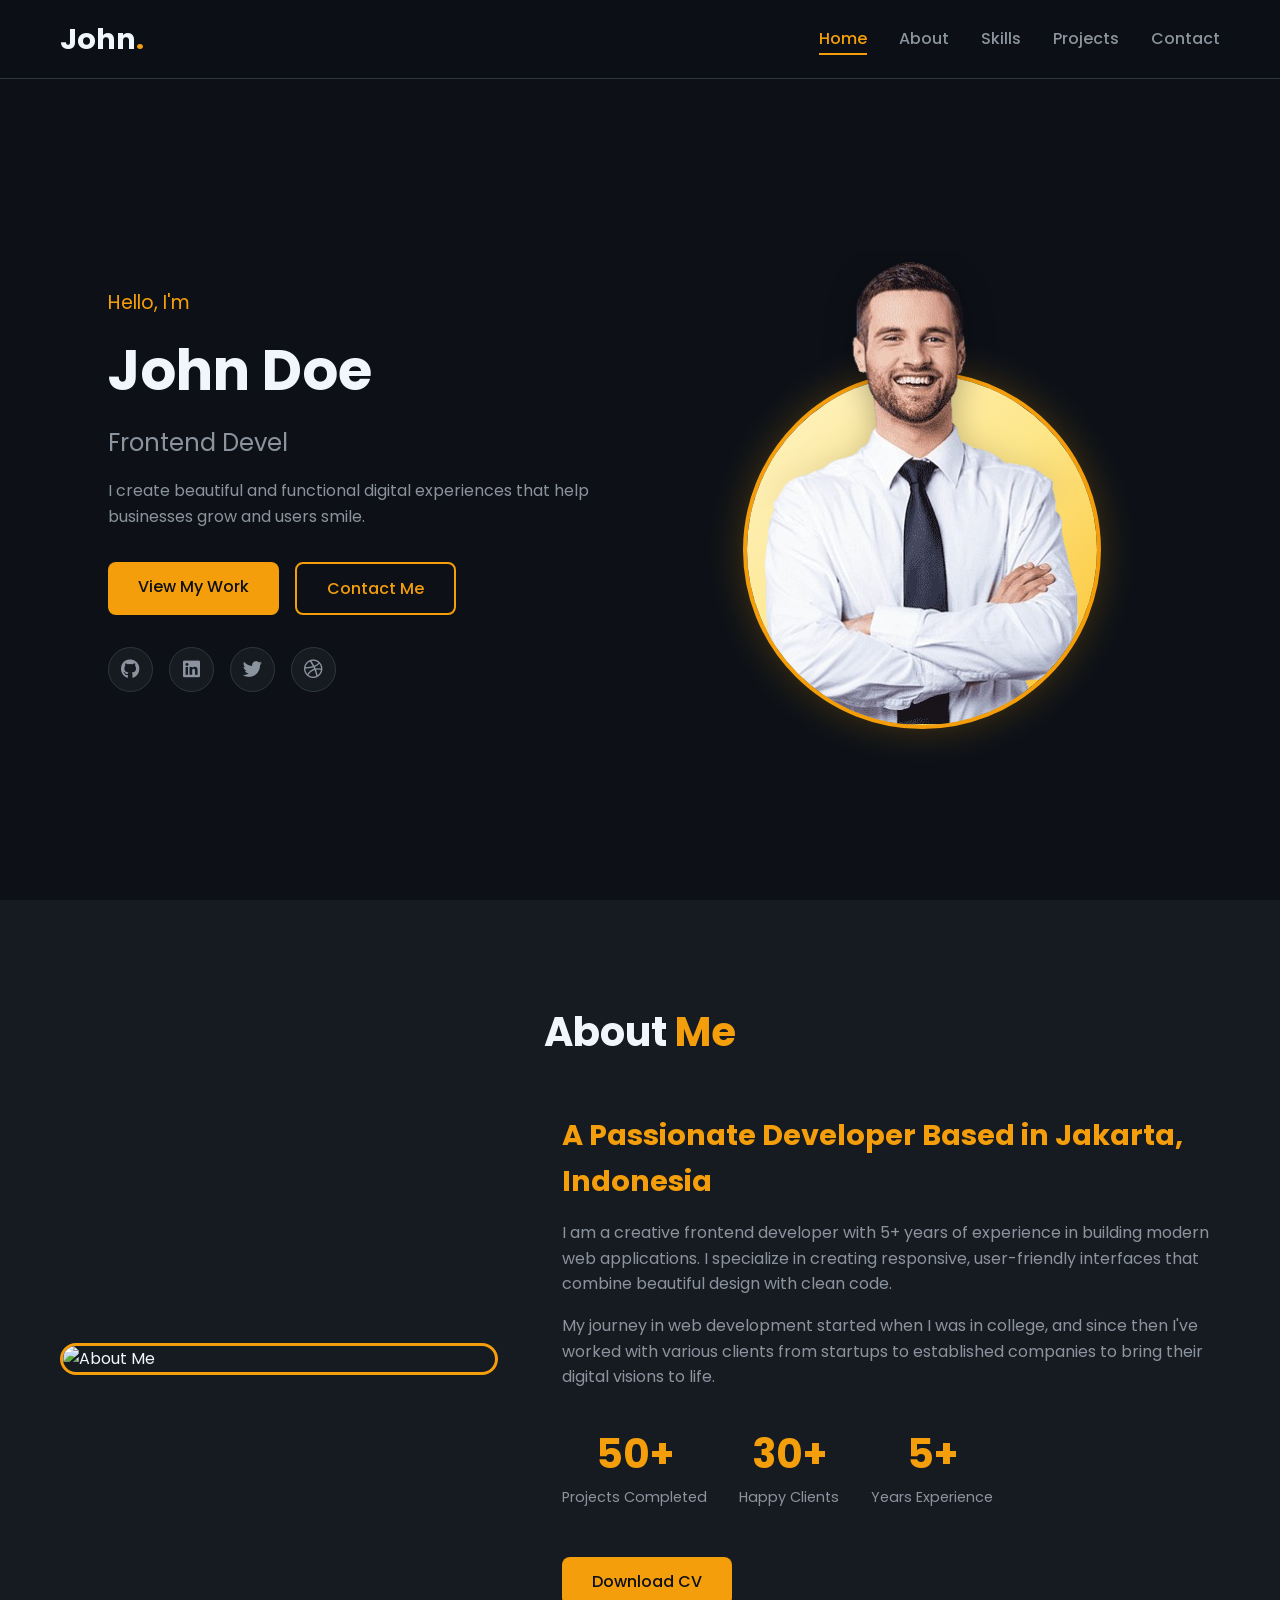
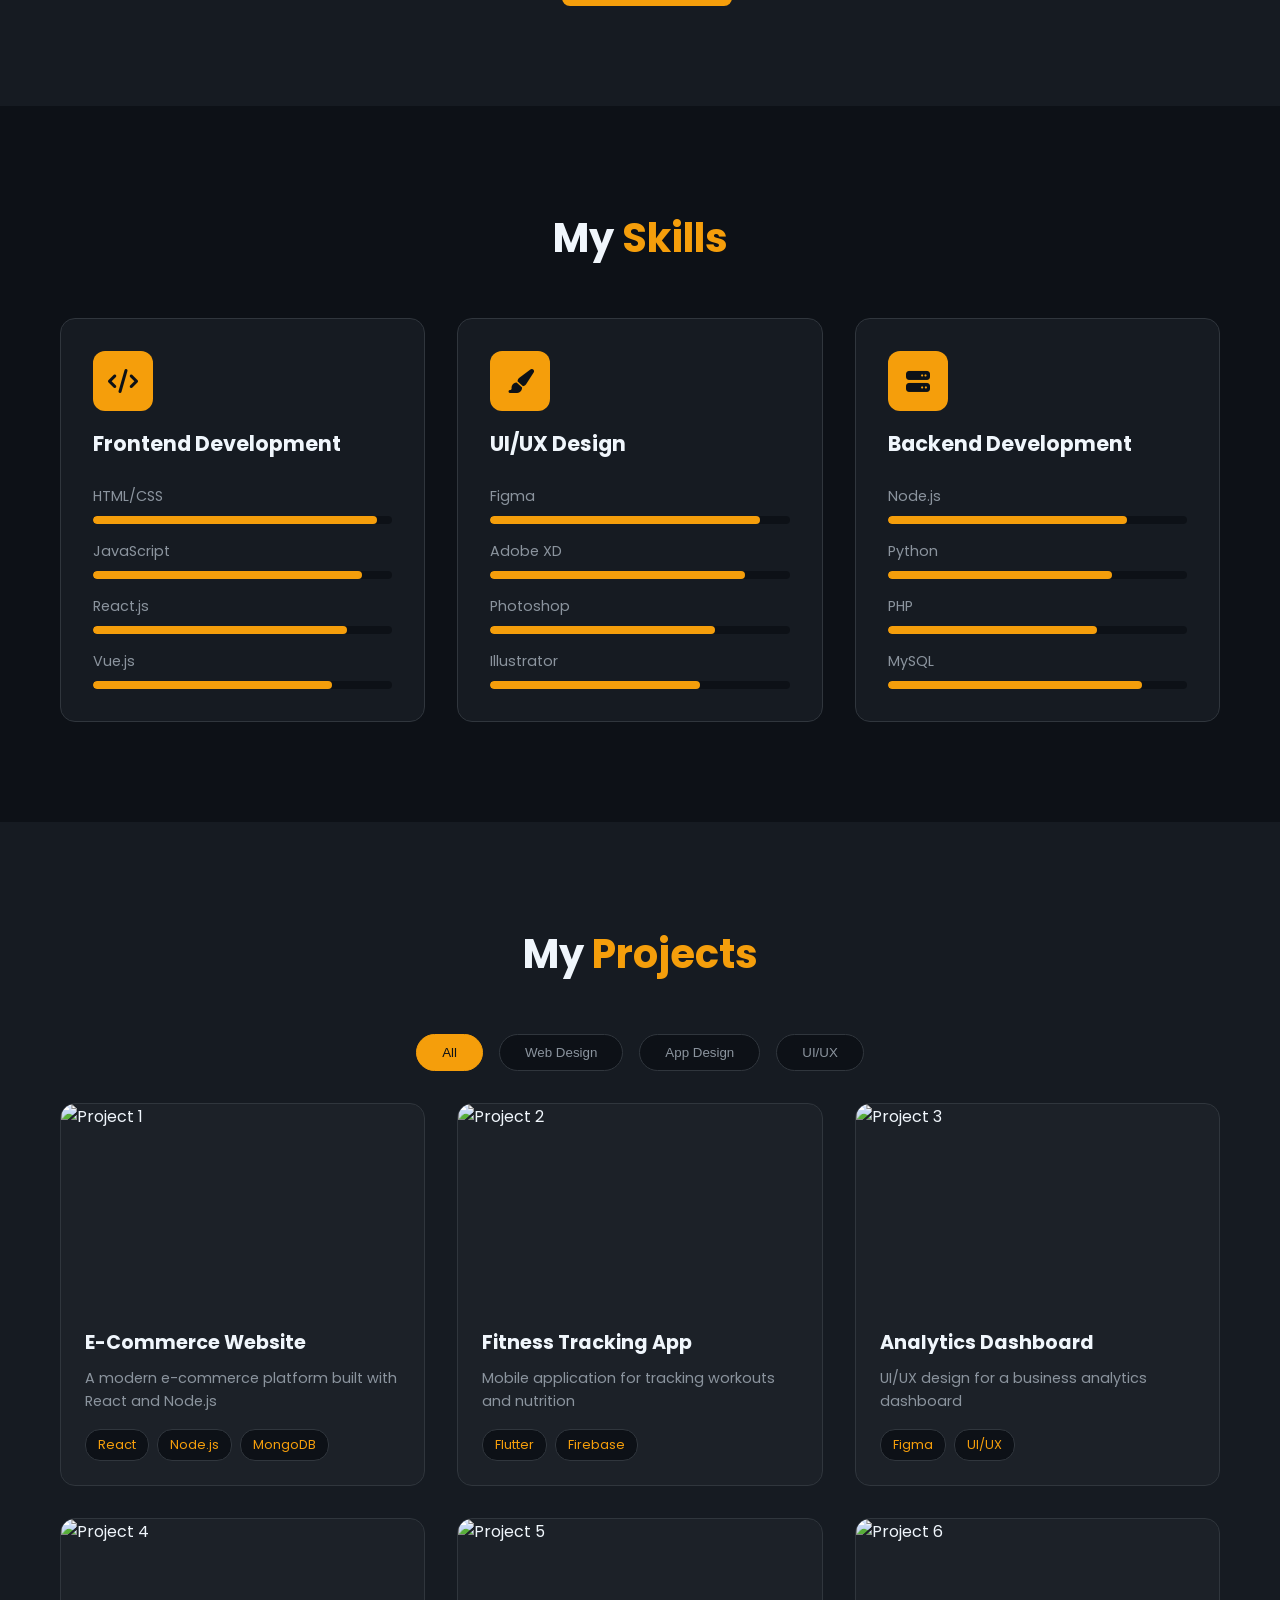
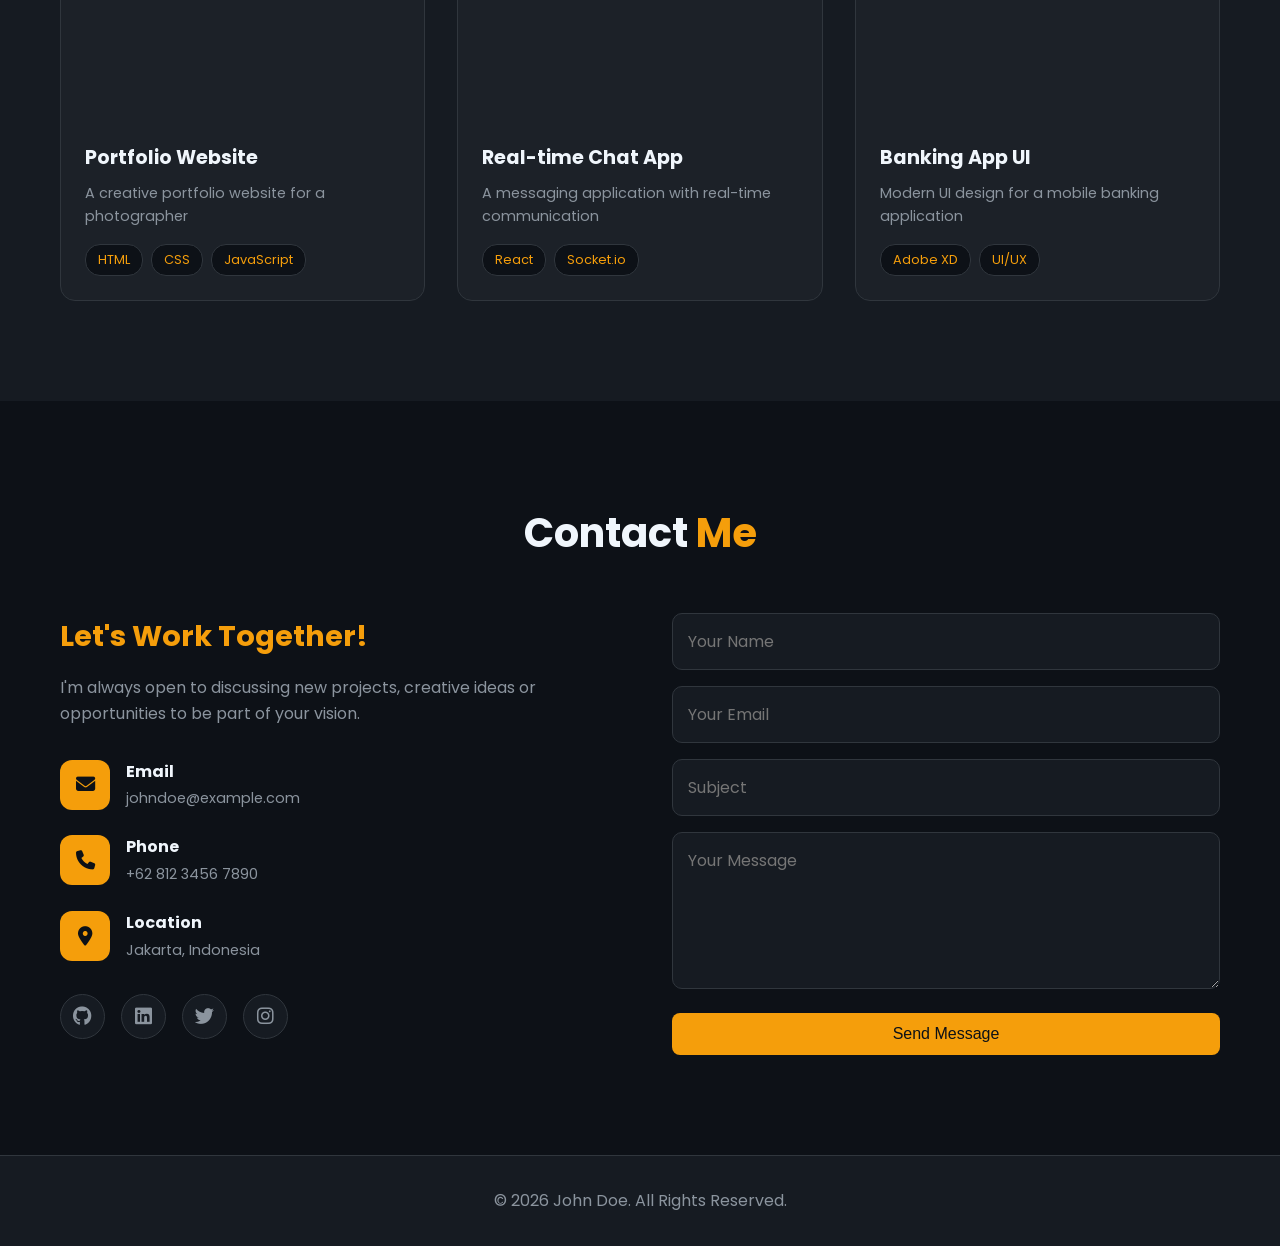
==== index.html @ a509dbc9 "update website" ====
<!DOCTYPE html>
<html lang="en">
<head>
    <meta charset="UTF-8">
    <meta name="viewport" content="width=device-width, initial-scale=1.0, maximum-scale=1.0, user-scalable=no">
    <meta name="theme-color" content="#0d1117">
    <title>Portfolio - John Doe</title>
    <link rel="stylesheet" href="contoh_1/style.css">
    <link rel="stylesheet" href="https://cdnjs.cloudflare.com/ajax/libs/font-awesome/6.5.0/css/all.min.css">
    <link href="https://fonts.googleapis.com/css2?family=Poppins:wght@300;400;500;600;700&display=swap" rel="stylesheet">
</head>
<body>
    <!-- Page Loader -->
    <div class="page-loader">
        <div class="loader"></div>
    </div>

    <!-- Back to Top Button -->
    <button class="back-to-top" aria-label="Back to top">
        <i class="fas fa-arrow-up"></i>
    </button>

    <!-- Navbar -->
    <nav class="navbar">
        <div class="container">
            <a href="#" class="logo">John<span>.</span></a>
            <ul class="nav-links">
                <li><a href="#home">Home</a></li>
                <li><a href="#about">About</a></li>
                <li><a href="#skills">Skills</a></li>
                <li><a href="#projects">Projects</a></li>
                <li><a href="#contact">Contact</a></li>
            </ul>
            <div class="hamburger">
                <span></span>
                <span></span>
                <span></span>
            </div>
        </div>
    </nav>

    <!-- Hero Section -->
    <section id="home" class="hero">
        <div class="container">
            <div class="hero-content">
                <p class="greeting">Hello, I'm</p>
                <h1>John Doe</h1>
                <h2>Frontend Developer & UI/UX Designer</h2>
                <p class="description">I create beautiful and functional digital experiences that help businesses grow and users smile.</p>
                <div class="hero-buttons">
                    <a href="#projects" class="btn btn-primary">View My Work</a>
                    <a href="#contact" class="btn btn-secondary">Contact Me</a>
                </div>
                <div class="social-links">
                    <a href="#"><i class="fab fa-github"></i></a>
                    <a href="#"><i class="fab fa-linkedin"></i></a>
                    <a href="#"><i class="fab fa-twitter"></i></a>
                    <a href="#"><i class="fab fa-dribbble"></i></a>
                </div>
            </div>
            <div class="hero-image">
                <div class="image-pop">
                    <div class="circle-border"></div>
                    <div class="circle-bg"></div>
                    <div class="img-container">
                        <img src="contoh_1/foto_profil.png" alt="John Doe">
                    </div>
                    <img src="contoh_1/foto_profil.png" alt="John Doe Head" class="head-pop">
                </div>
            </div>
        </div>
    </section>

    <!-- About Section -->
    <section id="about" class="about">
        <div class="container">
            <h2 class="section-title">About <span>Me</span></h2>
            <div class="about-content">
                <div class="about-image">
                    <img src="https://via.placeholder.com/350x450/1a1a2e/f59e0b?text=About" alt="About Me">
                </div>
                <div class="about-text">
                    <h3>A Passionate Developer Based in Jakarta, Indonesia</h3>
                    <p>I am a creative frontend developer with 5+ years of experience in building modern web applications. I specialize in creating responsive, user-friendly interfaces that combine beautiful design with clean code.</p>
                    <p>My journey in web development started when I was in college, and since then I've worked with various clients from startups to established companies to bring their digital visions to life.</p>
                    <div class="about-stats">
                        <div class="stat">
                            <h4>50+</h4>
                            <p>Projects Completed</p>
                        </div>
                        <div class="stat">
                            <h4>30+</h4>
                            <p>Happy Clients</p>
                        </div>
                        <div class="stat">
                            <h4>5+</h4>
                            <p>Years Experience</p>
                        </div>
                    </div>
                    <a href="#" class="btn btn-primary">Download CV</a>
                </div>
            </div>
        </div>
    </section>

    <!-- Skills Section -->
    <section id="skills" class="skills">
        <div class="container">
            <h2 class="section-title">My <span>Skills</span></h2>
            <div class="skills-grid">
                <div class="skill-category">
                    <div class="category-icon">
                        <i class="fas fa-code"></i>
                    </div>
                    <h3>Frontend Development</h3>
                    <div class="skill-items">
                        <div class="skill-item">
                            <span>HTML/CSS</span>
                            <div class="skill-bar">
                                <div class="skill-progress" style="width: 95%"></div>
                            </div>
                        </div>
                        <div class="skill-item">
                            <span>JavaScript</span>
                            <div class="skill-bar">
                                <div class="skill-progress" style="width: 90%"></div>
                            </div>
                        </div>
                        <div class="skill-item">
                            <span>React.js</span>
                            <div class="skill-bar">
                                <div class="skill-progress" style="width: 85%"></div>
                            </div>
                        </div>
                        <div class="skill-item">
                            <span>Vue.js</span>
                            <div class="skill-bar">
                                <div class="skill-progress" style="width: 80%"></div>
                            </div>
                        </div>
                    </div>
                </div>
                <div class="skill-category">
                    <div class="category-icon">
                        <i class="fas fa-paint-brush"></i>
                    </div>
                    <h3>UI/UX Design</h3>
                    <div class="skill-items">
                        <div class="skill-item">
                            <span>Figma</span>
                            <div class="skill-bar">
                                <div class="skill-progress" style="width: 90%"></div>
                            </div>
                        </div>
                        <div class="skill-item">
                            <span>Adobe XD</span>
                            <div class="skill-bar">
                                <div class="skill-progress" style="width: 85%"></div>
                            </div>
                        </div>
                        <div class="skill-item">
                            <span>Photoshop</span>
                            <div class="skill-bar">
                                <div class="skill-progress" style="width: 75%"></div>
                            </div>
                        </div>
                        <div class="skill-item">
                            <span>Illustrator</span>
                            <div class="skill-bar">
                                <div class="skill-progress" style="width: 70%"></div>
                            </div>
                        </div>
                    </div>
                </div>
                <div class="skill-category">
                    <div class="category-icon">
                        <i class="fas fa-server"></i>
                    </div>
                    <h3>Backend Development</h3>
                    <div class="skill-items">
                        <div class="skill-item">
                            <span>Node.js</span>
                            <div class="skill-bar">
                                <div class="skill-progress" style="width: 80%"></div>
                            </div>
                        </div>
                        <div class="skill-item">
                            <span>Python</span>
                            <div class="skill-bar">
                                <div class="skill-progress" style="width: 75%"></div>
                            </div>
                        </div>
                        <div class="skill-item">
                            <span>PHP</span>
                            <div class="skill-bar">
                                <div class="skill-progress" style="width: 70%"></div>
                            </div>
                        </div>
                        <div class="skill-item">
                            <span>MySQL</span>
                            <div class="skill-bar">
                                <div class="skill-progress" style="width: 85%"></div>
                            </div>
                        </div>
                    </div>
                </div>
            </div>
        </div>
    </section>

    <!-- Projects Section -->
    <section id="projects" class="projects">
        <div class="container">
            <h2 class="section-title">My <span>Projects</span></h2>
            <div class="projects-filter">
                <button class="filter-btn active" data-filter="all">All</button>
                <button class="filter-btn" data-filter="web">Web Design</button>
                <button class="filter-btn" data-filter="app">App Design</button>
                <button class="filter-btn" data-filter="ui">UI/UX</button>
            </div>
            <div class="projects-grid">
                <div class="project-card" data-category="web">
                    <div class="project-image">
                        <img src="https://via.placeholder.com/400x250/1a1a2e/f59e0b?text=E-Commerce" alt="Project 1">
                        <div class="project-overlay">
                            <a href="#" class="project-link"><i class="fas fa-external-link-alt"></i></a>
                            <a href="#" class="project-link"><i class="fab fa-github"></i></a>
                        </div>
                    </div>
                    <div class="project-info">
                        <h3>E-Commerce Website</h3>
                        <p>A modern e-commerce platform built with React and Node.js</p>
                        <div class="project-tags">
                            <span>React</span>
                            <span>Node.js</span>
                            <span>MongoDB</span>
                        </div>
                    </div>
                </div>
                <div class="project-card" data-category="app">
                    <div class="project-image">
                        <img src="https://via.placeholder.com/400x250/1a1a2e/f59e0b?text=Mobile+App" alt="Project 2">
                        <div class="project-overlay">
                            <a href="#" class="project-link"><i class="fas fa-external-link-alt"></i></a>
                            <a href="#" class="project-link"><i class="fab fa-github"></i></a>
                        </div>
                    </div>
                    <div class="project-info">
                        <h3>Fitness Tracking App</h3>
                        <p>Mobile application for tracking workouts and nutrition</p>
                        <div class="project-tags">
                            <span>Flutter</span>
                            <span>Firebase</span>
                        </div>
                    </div>
                </div>
                <div class="project-card" data-category="ui">
                    <div class="project-image">
                        <img src="https://via.placeholder.com/400x250/1a1a2e/f59e0b?text=Dashboard" alt="Project 3">
                        <div class="project-overlay">
                            <a href="#" class="project-link"><i class="fas fa-external-link-alt"></i></a>
                            <a href="#" class="project-link"><i class="fab fa-github"></i></a>
                        </div>
                    </div>
                    <div class="project-info">
                        <h3>Analytics Dashboard</h3>
                        <p>UI/UX design for a business analytics dashboard</p>
                        <div class="project-tags">
                            <span>Figma</span>
                            <span>UI/UX</span>
                        </div>
                    </div>
                </div>
                <div class="project-card" data-category="web">
                    <div class="project-image">
                        <img src="https://via.placeholder.com/400x250/1a1a2e/f59e0b?text=Portfolio" alt="Project 4">
                        <div class="project-overlay">
                            <a href="#" class="project-link"><i class="fas fa-external-link-alt"></i></a>
                            <a href="#" class="project-link"><i class="fab fa-github"></i></a>
                        </div>
                    </div>
                    <div class="project-info">
                        <h3>Portfolio Website</h3>
                        <p>A creative portfolio website for a photographer</p>
                        <div class="project-tags">
                            <span>HTML</span>
                            <span>CSS</span>
                            <span>JavaScript</span>
                        </div>
                    </div>
                </div>
                <div class="project-card" data-category="app">
                    <div class="project-image">
                        <img src="https://via.placeholder.com/400x250/1a1a2e/f59e0b?text=Chat+App" alt="Project 5">
                        <div class="project-overlay">
                            <a href="#" class="project-link"><i class="fas fa-external-link-alt"></i></a>
                            <a href="#" class="project-link"><i class="fab fa-github"></i></a>
                        </div>
                    </div>
                    <div class="project-info">
                        <h3>Real-time Chat App</h3>
                        <p>A messaging application with real-time communication</p>
                        <div class="project-tags">
                            <span>React</span>
                            <span>Socket.io</span>
                        </div>
                    </div>
                </div>
                <div class="project-card" data-category="ui">
                    <div class="project-image">
                        <img src="https://via.placeholder.com/400x250/1a1a2e/f59e0b?text=Banking+UI" alt="Project 6">
                        <div class="project-overlay">
                            <a href="#" class="project-link"><i class="fas fa-external-link-alt"></i></a>
                            <a href="#" class="project-link"><i class="fab fa-github"></i></a>
                        </div>
                    </div>
                    <div class="project-info">
                        <h3>Banking App UI</h3>
                        <p>Modern UI design for a mobile banking application</p>
                        <div class="project-tags">
                            <span>Adobe XD</span>
                            <span>UI/UX</span>
                        </div>
                    </div>
                </div>
            </div>
        </div>
    </section>

    <!-- Contact Section -->
    <section id="contact" class="contact">
        <div class="container">
            <h2 class="section-title">Contact <span>Me</span></h2>
            <div class="contact-content">
                <div class="contact-info">
                    <h3>Let's Work Together!</h3>
                    <p>I'm always open to discussing new projects, creative ideas or opportunities to be part of your vision.</p>
                    <div class="info-items">
                        <div class="info-item">
                            <div class="info-icon">
                                <i class="fas fa-envelope"></i>
                            </div>
                            <div class="info-text">
                                <h4>Email</h4>
                                <p>johndoe@example.com</p>
                            </div>
                        </div>
                        <div class="info-item">
                            <div class="info-icon">
                                <i class="fas fa-phone"></i>
                            </div>
                            <div class="info-text">
                                <h4>Phone</h4>
                                <p>+62 812 3456 7890</p>
                            </div>
                        </div>
                        <div class="info-item">
                            <div class="info-icon">
                                <i class="fas fa-map-marker-alt"></i>
                            </div>
                            <div class="info-text">
                                <h4>Location</h4>
                                <p>Jakarta, Indonesia</p>
                            </div>
                        </div>
                    </div>
                    <div class="social-links">
                        <a href="#"><i class="fab fa-github"></i></a>
                        <a href="#"><i class="fab fa-linkedin"></i></a>
                        <a href="#"><i class="fab fa-twitter"></i></a>
                        <a href="#"><i class="fab fa-instagram"></i></a>
                    </div>
                </div>
                <form class="contact-form">
                    <div class="form-group">
                        <input type="text" placeholder="Your Name" required>
                    </div>
                    <div class="form-group">
                        <input type="email" placeholder="Your Email" required>
                    </div>
                    <div class="form-group">
                        <input type="text" placeholder="Subject">
                    </div>
                    <div class="form-group">
                        <textarea placeholder="Your Message" rows="5" required></textarea>
                    </div>
                    <button type="submit" class="btn btn-primary">Send Message</button>
                </form>
            </div>
        </div>
    </section>

    <!-- Footer -->
    <footer class="footer">
        <div class="container">
            <p>&copy; 2026 John Doe. All Rights Reserved.</p>
        </div>
    </footer>

    <script src="contoh_1/script.js"></script>
</body>
</html>
---- contoh_1/style.css ----
/* ===== RESET & BASE ===== */
* {
    margin: 0;
    padding: 0;
    box-sizing: border-box;
}

:root {
    --bg-primary: #0d1117;
    --bg-secondary: #161b22;
    --bg-card: #1c2128;
    --text-primary: #f0f6fc;
    --text-secondary: #8b949e;
    --accent: #f59e0b;
    --accent-hover: #d97706;
    --border: #30363d;
}

html {
    scroll-behavior: smooth;
}

body {
    font-family: 'Poppins', sans-serif;
    background-color: var(--bg-primary);
    color: var(--text-primary);
    line-height: 1.6;
    overflow-x: hidden;
}

.container {
    max-width: 1200px;
    margin: 0 auto;
    padding: 0 20px;
}

a {
    text-decoration: none;
    color: inherit;
}

ul {
    list-style: none;
}

img {
    max-width: 100%;
    display: block;
}

.section-title {
    font-size: 2.5rem;
    text-align: center;
    margin-bottom: 3rem;
    font-weight: 700;
}

.section-title span {
    color: var(--accent);
}

.btn {
    display: inline-block;
    padding: 12px 30px;
    border-radius: 8px;
    font-weight: 500;
    transition: all 0.3s ease;
    cursor: pointer;
    border: none;
    font-size: 1rem;
}

.btn-primary {
    background: var(--accent);
    color: var(--bg-primary);
}

.btn-primary:hover {
    background: var(--accent-hover);
    transform: translateY(-2px);
}

.btn-secondary {
    background: transparent;
    color: var(--accent);
    border: 2px solid var(--accent);
}

.btn-secondary:hover {
    background: var(--accent);
    color: var(--bg-primary);
}

/* ===== NAVBAR ===== */
.navbar {
    position: fixed;
    top: 0;
    left: 0;
    right: 0;
    z-index: 1000;
    background: rgba(13, 17, 23, 0.95);
    backdrop-filter: blur(10px);
    border-bottom: 1px solid var(--border);
    padding: 1rem 0;
}

.navbar .container {
    display: flex;
    justify-content: space-between;
    align-items: center;
}

.logo {
    font-size: 1.8rem;
    font-weight: 700;
    color: var(--text-primary);
}

.logo span {
    color: var(--accent);
}

.nav-links {
    display: flex;
    gap: 2rem;
}

.nav-links a {
    color: var(--text-secondary);
    font-weight: 500;
    transition: color 0.3s ease;
    position: relative;
}

.nav-links a:hover,
.nav-links a.active {
    color: var(--accent);
}

.nav-links a::after {
    content: '';
    position: absolute;
    bottom: -5px;
    left: 0;
    width: 0;
    height: 2px;
    background: var(--accent);
    transition: width 0.3s ease;
}

.nav-links a:hover::after,
.nav-links a.active::after {
    width: 100%;
}

.hamburger {
    display: none;
    flex-direction: column;
    gap: 5px;
    cursor: pointer;
}

.hamburger span {
    width: 25px;
    height: 3px;
    background: var(--text-primary);
    border-radius: 2px;
    transition: all 0.3s ease;
}

/* ===== HERO ===== */
.hero {
    min-height: 100vh;
    display: flex;
    align-items: center;
    padding-top: 80px;
}

.hero .container {
    display: grid;
    grid-template-columns: 1fr 1fr;
    gap: 4rem;
    align-items: center;
}

.greeting {
    font-size: 1.2rem;
    color: var(--accent);
    margin-bottom: 0.5rem;
}

.hero h1 {
    font-size: 3.5rem;
    font-weight: 700;
    margin-bottom: 0.5rem;
}

.hero h2 {
    font-size: 1.5rem;
    color: var(--text-secondary);
    font-weight: 400;
    margin-bottom: 1rem;
}

.description {
    color: var(--text-secondary);
    margin-bottom: 2rem;
    max-width: 500px;
}

.hero-buttons {
    display: flex;
    gap: 1rem;
    margin-bottom: 2rem;
}

.social-links {
    display: flex;
    gap: 1rem;
}

.social-links a {
    width: 45px;
    height: 45px;
    border-radius: 50%;
    background: var(--bg-secondary);
    display: flex;
    align-items: center;
    justify-content: center;
    color: var(--text-secondary);
    font-size: 1.2rem;
    transition: all 0.3s ease;
    border: 1px solid var(--border);
}

.social-links a:hover {
    background: var(--accent);
    color: var(--bg-primary);
    transform: translateY(-3px);
}

.hero-image {
    display: flex;
    justify-content: center;
    align-items: flex-start;
    margin-top: 20px;
}

/* Pop out effect - head appears above the circle */
.image-pop {
    position: relative;
    width: 350px;
    height: 450px;
}

/* Yellow circle background (NO border here) */
.image-pop .circle-bg {
    position: absolute;
    bottom: 0;
    left: 50%;
    transform: translateX(-50%);
    width: 350px;
    height: 350px;
    border-radius: 50%;
    background: linear-gradient(135deg, #fef3c7, #fde68a, #fbbf24);
    box-shadow: 0 0 40px rgba(245, 158, 11, 0.3);
    z-index: 1;
}

/* Orange border ring - OUTSIDE yellow circle */
.image-pop .circle-border {
    position: absolute;
    bottom: -4px;
    left: 50%;
    transform: translateX(-50%);
    width: 358px;
    height: 358px;
    border-radius: 50%;
    border: 4px solid var(--accent);
    z-index: 0;
}

/* Profile image container - clips the body to yellow circle ONLY */
.image-pop .img-container {
    position: absolute;
    bottom: 0;
    left: 50%;
    transform: translateX(-50%);
    width: 350px;
    height: 350px;
    border-radius: 50%;
    overflow: hidden;
    z-index: 2;
}

/* Profile image - fills the yellow circle */
.image-pop .img-container img {
    position: absolute;
    bottom: 0;
    left: 50%;
    transform: translateX(-50%);
    width: 100%;
    height: auto;
    object-fit: cover;
    object-position: center 25%;
}

/* Head that pops out - same position as body image */
.image-pop .head-pop {
    position: absolute;
    bottom: 0;
    left: 50%;
    transform: translateX(-50%);
    width: 100%;
    height: auto;
    z-index: 3;
    filter: drop-shadow(0 5px 15px rgba(0, 0, 0, 0.3));
    /* Only mask the bottom transition area, keep head fully visible */
    -webkit-mask-image: linear-gradient(to bottom, black 0%, black 35%, transparent 55%);
    mask-image: linear-gradient(to bottom, black 0%, black 35%, transparent 55%);
}

/* ===== ABOUT ===== */
.about {
    padding: 100px 0;
    background: var(--bg-secondary);
}

.about-content {
    display: grid;
    grid-template-columns: 1fr 1.5fr;
    gap: 4rem;
    align-items: center;
}

.about-image img {
    border-radius: 20px;
    border: 3px solid var(--accent);
}

.about-text h3 {
    font-size: 1.8rem;
    margin-bottom: 1rem;
    color: var(--accent);
}

.about-text p {
    color: var(--text-secondary);
    margin-bottom: 1rem;
}

.about-stats {
    display: flex;
    gap: 2rem;
    margin: 2rem 0;
}

.stat {
    text-align: center;
}

.stat h4 {
    font-size: 2.5rem;
    color: var(--accent);
    font-weight: 700;
}

.stat p {
    color: var(--text-secondary);
    font-size: 0.9rem;
}

/* ===== SKILLS ===== */
.skills {
    padding: 100px 0;
}

.skills-grid {
    display: grid;
    grid-template-columns: repeat(3, 1fr);
    gap: 2rem;
}

.skill-category {
    background: var(--bg-secondary);
    padding: 2rem;
    border-radius: 15px;
    border: 1px solid var(--border);
    transition: all 0.3s ease;
}

.skill-category:hover {
    transform: translateY(-10px);
    border-color: var(--accent);
    box-shadow: 0 10px 30px rgba(245, 158, 11, 0.1);
}

.category-icon {
    width: 60px;
    height: 60px;
    background: var(--accent);
    border-radius: 12px;
    display: flex;
    align-items: center;
    justify-content: center;
    font-size: 1.5rem;
    color: var(--bg-primary);
    margin-bottom: 1rem;
}

.skill-category h3 {
    margin-bottom: 1.5rem;
    font-size: 1.3rem;
}

.skill-items {
    display: flex;
    flex-direction: column;
    gap: 1rem;
}

.skill-item span {
    display: block;
    margin-bottom: 0.5rem;
    font-size: 0.9rem;
    color: var(--text-secondary);
}

.skill-bar {
    width: 100%;
    height: 8px;
    background: var(--bg-primary);
    border-radius: 10px;
    overflow: hidden;
}

.skill-progress {
    height: 100%;
    background: var(--accent);
    border-radius: 10px;
    transition: width 1s ease;
}

/* ===== PROJECTS ===== */
.projects {
    padding: 100px 0;
    background: var(--bg-secondary);
}

.projects-filter {
    display: flex;
    justify-content: center;
    gap: 1rem;
    margin-bottom: 2rem;
    flex-wrap: wrap;
}

.filter-btn {
    padding: 10px 25px;
    border-radius: 25px;
    background: var(--bg-primary);
    color: var(--text-secondary);
    border: 1px solid var(--border);
    cursor: pointer;
    transition: all 0.3s ease;
    font-weight: 500;
}

.filter-btn:hover,
.filter-btn.active {
    background: var(--accent);
    color: var(--bg-primary);
    border-color: var(--accent);
}

.projects-grid {
    display: grid;
    grid-template-columns: repeat(3, 1fr);
    gap: 2rem;
}

.project-card {
    background: var(--bg-card);
    border-radius: 15px;
    overflow: hidden;
    border: 1px solid var(--border);
    transition: all 0.3s ease;
}

.project-card:hover {
    transform: translateY(-10px);
    border-color: var(--accent);
}

.project-image {
    position: relative;
    overflow: hidden;
}

.project-image img {
    width: 100%;
    height: 200px;
    object-fit: cover;
    transition: transform 0.3s ease;
}

.project-card:hover .project-image img {
    transform: scale(1.1);
}

.project-overlay {
    position: absolute;
    top: 0;
    left: 0;
    right: 0;
    bottom: 0;
    background: rgba(13, 17, 23, 0.8);
    display: flex;
    align-items: center;
    justify-content: center;
    gap: 1rem;
    opacity: 0;
    transition: opacity 0.3s ease;
}

.project-card:hover .project-overlay {
    opacity: 1;
}

.project-link {
    width: 50px;
    height: 50px;
    background: var(--accent);
    border-radius: 50%;
    display: flex;
    align-items: center;
    justify-content: center;
    color: var(--bg-primary);
    font-size: 1.2rem;
    transition: all 0.3s ease;
}

.project-link:hover {
    transform: scale(1.1);
}

.project-info {
    padding: 1.5rem;
}

.project-info h3 {
    margin-bottom: 0.5rem;
    font-size: 1.2rem;
}

.project-info p {
    color: var(--text-secondary);
    font-size: 0.9rem;
    margin-bottom: 1rem;
}

.project-tags {
    display: flex;
    gap: 0.5rem;
    flex-wrap: wrap;
}

.project-tags span {
    padding: 5px 12px;
    background: var(--bg-primary);
    border-radius: 15px;
    font-size: 0.8rem;
    color: var(--accent);
    border: 1px solid var(--border);
}

/* ===== CONTACT ===== */
.contact {
    padding: 100px 0;
}

.contact-content {
    display: grid;
    grid-template-columns: 1fr 1fr;
    gap: 4rem;
}

.contact-info h3 {
    font-size: 1.8rem;
    margin-bottom: 1rem;
    color: var(--accent);
}

.contact-info > p {
    color: var(--text-secondary);
    margin-bottom: 2rem;
}

.info-items {
    display: flex;
    flex-direction: column;
    gap: 1.5rem;
    margin-bottom: 2rem;
}

.info-item {
    display: flex;
    align-items: center;
    gap: 1rem;
}

.info-icon {
    width: 50px;
    height: 50px;
    background: var(--accent);
    border-radius: 12px;
    display: flex;
    align-items: center;
    justify-content: center;
    color: var(--bg-primary);
    font-size: 1.2rem;
}

.info-text h4 {
    font-size: 1rem;
    margin-bottom: 0.2rem;
}

.info-text p {
    color: var(--text-secondary);
    font-size: 0.9rem;
}

.contact-form {
    display: flex;
    flex-direction: column;
    gap: 1rem;
}

.form-group input,
.form-group textarea {
    width: 100%;
    padding: 15px;
    background: var(--bg-secondary);
    border: 1px solid var(--border);
    border-radius: 10px;
    color: var(--text-primary);
    font-family: 'Poppins', sans-serif;
    font-size: 1rem;
    transition: border-color 0.3s ease;
}

.form-group input:focus,
.form-group textarea:focus {
    outline: none;
    border-color: var(--accent);
}

.form-group textarea {
    resize: vertical;
}

/* ===== FOOTER ===== */
.footer {
    padding: 2rem 0;
    background: var(--bg-secondary);
    text-align: center;
    border-top: 1px solid var(--border);
}

.footer p {
    color: var(--text-secondary);
}

/* ===== RESPONSIVE ===== */
@media (max-width: 992px) {
    .hero .container {
        grid-template-columns: 1fr;
        text-align: center;
    }

    .hero-content {
        order: 2;
    }

    .description {
        margin: 0 auto 2rem;
    }

    .hero-buttons {
        justify-content: center;
    }

    .social-links {
        justify-content: center;
    }

    .hero-image {
        order: -1;
    }

    .image-wrapper {
        width: 280px;
        height: 280px;
    }

    .about-content {
        grid-template-columns: 1fr;
        text-align: center;
    }

    .about-image {
        max-width: 300px;
        margin: 0 auto;
    }

    .about-stats {
        justify-content: center;
    }

    .skills-grid {
        grid-template-columns: 1fr;
    }

    .projects-grid {
        grid-template-columns: repeat(2, 1fr);
    }

    .contact-content {
        grid-template-columns: 1fr;
    }
}

@media (max-width: 768px) {
    .navbar {
        padding: 0.8rem 0;
    }

    .nav-links {
        position: fixed;
        top: 65px;
        right: -100%;
        width: 100%;
        height: calc(100vh - 65px);
        background: var(--bg-secondary);
        flex-direction: column;
        align-items: center;
        justify-content: flex-start;
        padding-top: 3rem;
        gap: 0;
        transition: right 0.4s cubic-bezier(0.4, 0, 0.2, 1);
        overflow-y: auto;
    }

    .nav-links.active {
        right: 0;
    }

    .nav-links li {
        width: 100%;
        text-align: center;
        border-bottom: 1px solid var(--border);
    }

    .nav-links a {
        display: block;
        padding: 1.2rem 2rem;
        font-size: 1.1rem;
    }

    .nav-links a::after {
        bottom: 0;
    }

    .hamburger {
        display: flex;
        z-index: 1001;
        padding: 5px;
    }

    .hamburger.active span:nth-child(1) {
        transform: rotate(45deg) translate(5px, 5px);
    }

    .hamburger.active span:nth-child(2) {
        opacity: 0;
    }

    .hamburger.active span:nth-child(3) {
        transform: rotate(-45deg) translate(7px, -6px);
    }

    .hero {
        min-height: 100vh;
        padding-top: 100px;
        padding-bottom: 3rem;
    }

    .hero h1 {
        font-size: 2.2rem;
    }

    .hero h2 {
        font-size: 1.1rem;
    }

    .greeting {
        font-size: 1rem;
    }

    .description {
        font-size: 0.95rem;
    }

    .image-wrapper {
        width: 220px;
        height: 220px;
    }

    .hero-buttons {
        flex-direction: column;
        align-items: center;
        gap: 0.8rem;
    }

    .btn {
        width: 100%;
        max-width: 280px;
        text-align: center;
    }

    .social-links a {
        width: 42px;
        height: 42px;
        font-size: 1.1rem;
    }

    .section-title {
        font-size: 1.8rem;
        margin-bottom: 2rem;
    }

    .about {
        padding: 60px 0;
    }

    .about-text h3 {
        font-size: 1.4rem;
    }

    .about-text p {
        font-size: 0.9rem;
    }

    .about-stats {
        flex-direction: row;
        flex-wrap: wrap;
        gap: 1rem;
    }

    .stat {
        flex: 1;
        min-width: 80px;
    }

    .stat h4 {
        font-size: 2rem;
    }

    .stat p {
        font-size: 0.8rem;
    }

    .skills {
        padding: 60px 0;
    }

    .skill-category {
        padding: 1.5rem;
    }

    .projects {
        padding: 60px 0;
    }

    .projects-filter {
        gap: 0.5rem;
        margin-bottom: 1.5rem;
    }

    .filter-btn {
        padding: 8px 16px;
        font-size: 0.85rem;
    }

    .projects-grid {
        grid-template-columns: 1fr;
        gap: 1.5rem;
    }

    .project-image img {
        height: 180px;
    }

    .contact {
        padding: 60px 0;
    }

    .contact-content {
        grid-template-columns: 1fr;
        gap: 2rem;
    }

    .contact-info h3 {
        font-size: 1.5rem;
    }

    .info-icon {
        width: 45px;
        height: 45px;
        font-size: 1rem;
    }

    .form-group input,
    .form-group textarea {
        padding: 12px;
        font-size: 0.95rem;
    }
}

@media (max-width: 480px) {
    .container {
        padding: 0 15px;
    }

    .logo {
        font-size: 1.5rem;
    }

    .hero {
        padding-top: 80px;
    }

    .hero h1 {
        font-size: 1.8rem;
    }

    .hero h2 {
        font-size: 1rem;
    }

    .greeting {
        font-size: 0.9rem;
    }

    .description {
        font-size: 0.9rem;
    }

    .image-wrapper {
        width: 180px;
        height: 180px;
        border-width: 3px;
    }

    .section-title {
        font-size: 1.5rem;
    }

    .about-content {
        gap: 2rem;
    }

    .about-image {
        max-width: 250px;
    }

    .about-text h3 {
        font-size: 1.2rem;
    }

    .about-stats {
        gap: 0.8rem;
    }

    .stat h4 {
        font-size: 1.6rem;
    }

    .stat p {
        font-size: 0.75rem;
    }

    .skill-category {
        padding: 1.2rem;
    }

    .skill-category h3 {
        font-size: 1.1rem;
    }

    .category-icon {
        width: 50px;
        height: 50px;
        font-size: 1.2rem;
    }

    .project-info {
        padding: 1rem;
    }

    .project-info h3 {
        font-size: 1rem;
    }

    .project-info p {
        font-size: 0.85rem;
    }

    .project-tags span {
        padding: 4px 10px;
        font-size: 0.75rem;
    }

    .contact-info h3 {
        font-size: 1.3rem;
    }

    .contact-info > p {
        font-size: 0.9rem;
    }

    .info-item {
        gap: 0.8rem;
    }

    .info-text h4 {
        font-size: 0.9rem;
    }

    .info-text p {
        font-size: 0.85rem;
    }
}

/* ===== MOBILE INTERACTIVITY ENHANCEMENTS ===== */
@media (hover: none) and (pointer: coarse) {
    /* Touch-friendly hover effects */
    .project-card:active {
        transform: scale(0.98);
    }

    .skill-category:active {
        transform: scale(0.98);
    }

    .btn:active {
        transform: scale(0.95);
    }

    .filter-btn:active {
        transform: scale(0.95);
    }

    .social-links a:active {
        transform: scale(0.9);
    }

    .project-link:active {
        transform: scale(0.9);
    }

    /* Remove hover overlay on touch devices, show on tap instead */
    .project-overlay {
        opacity: 1;
        background: rgba(13, 17, 23, 0.5);
        position: relative;
    }

    .project-image img {
        height: 200px;
    }
}

/* ===== SMOOTH ANIMATIONS FOR MOBILE ===== */
@keyframes slideUp {
    from {
        opacity: 0;
        transform: translateY(40px);
    }
    to {
        opacity: 1;
        transform: translateY(0);
    }
}

@keyframes slideInLeft {
    from {
        opacity: 0;
        transform: translateX(-40px);
    }
    to {
        opacity: 1;
        transform: translateX(0);
    }
}

@keyframes slideInRight {
    from {
        opacity: 0;
        transform: translateX(40px);
    }
    to {
        opacity: 1;
        transform: translateX(0);
    }
}

@keyframes scaleIn {
    from {
        opacity: 0;
        transform: scale(0.8);
    }
    to {
        opacity: 1;
        transform: scale(1);
    }
}

/* Apply animations to sections */
.hero-content {
    animation: slideInLeft 0.8s ease-out;
}

.hero-image {
    animation: scaleIn 0.8s ease-out;
}

.about-content > * {
    animation: slideUp 0.6s ease-out both;
}

.about-content > *:nth-child(2) {
    animation-delay: 0.2s;
}

.skill-category {
    animation: slideUp 0.6s ease-out both;
}

.skill-category:nth-child(1) { animation-delay: 0.1s; }
.skill-category:nth-child(2) { animation-delay: 0.2s; }
.skill-category:nth-child(3) { animation-delay: 0.3s; }

.project-card {
    animation: slideUp 0.6s ease-out both;
}

.project-card:nth-child(1) { animation-delay: 0.05s; }
.project-card:nth-child(2) { animation-delay: 0.1s; }
.project-card:nth-child(3) { animation-delay: 0.15s; }
.project-card:nth-child(4) { animation-delay: 0.2s; }
.project-card:nth-child(5) { animation-delay: 0.25s; }
.project-card:nth-child(6) { animation-delay: 0.3s; }

.contact-info {
    animation: slideInLeft 0.6s ease-out;
}

.contact-form {
    animation: slideInRight 0.6s ease-out;
}

/* ===== IMPROVED SCROLL BEHAVIOR ===== */
@media (max-width: 768px) {
    html {
        scroll-padding-top: 70px;
    }

    /* Smooth momentum scrolling for iOS */
    .nav-links {
        -webkit-overflow-scrolling: touch;
    }

    /* Prevent horizontal scroll */
    body {
        overflow-x: hidden;
        -webkit-text-size-adjust: 100%;
    }

    /* Better tap targets */
    a, button {
        min-height: 44px;
        min-width: 44px;
    }

    .nav-links a {
        min-height: 50px;
    }

    .filter-btn {
        min-height: 40px;
    }
}

/* ===== LOADING ANIMATION ===== */
.page-loader {
    position: fixed;
    top: 0;
    left: 0;
    width: 100%;
    height: 100%;
    background: var(--bg-primary);
    display: flex;
    align-items: center;
    justify-content: center;
    z-index: 9999;
    transition: opacity 0.5s ease, visibility 0.5s ease;
}

.page-loader.hidden {
    opacity: 0;
    visibility: hidden;
}

.loader {
    width: 50px;
    height: 50px;
    border: 4px solid var(--border);
    border-top-color: var(--accent);
    border-radius: 50%;
    animation: spin 0.8s linear infinite;
}

@keyframes spin {
    to {
        transform: rotate(360deg);
    }
}

/* ===== BACK TO TOP BUTTON ===== */
.back-to-top {
    position: fixed;
    bottom: 30px;
    right: 30px;
    width: 50px;
    height: 50px;
    background: var(--accent);
    color: var(--bg-primary);
    border-radius: 50%;
    display: flex;
    align-items: center;
    justify-content: center;
    font-size: 1.2rem;
    cursor: pointer;
    opacity: 0;
    visibility: hidden;
    transition: all 0.3s ease;
    z-index: 999;
    border: none;
    box-shadow: 0 4px 15px rgba(245, 158, 11, 0.4);
}

.back-to-top.visible {
    opacity: 1;
    visibility: visible;
}

.back-to-top:active {
    transform: scale(0.9);
}

@media (max-width: 768px) {
    .back-to-top {
        bottom: 20px;
        right: 20px;
        width: 45px;
        height: 45px;
    }
}
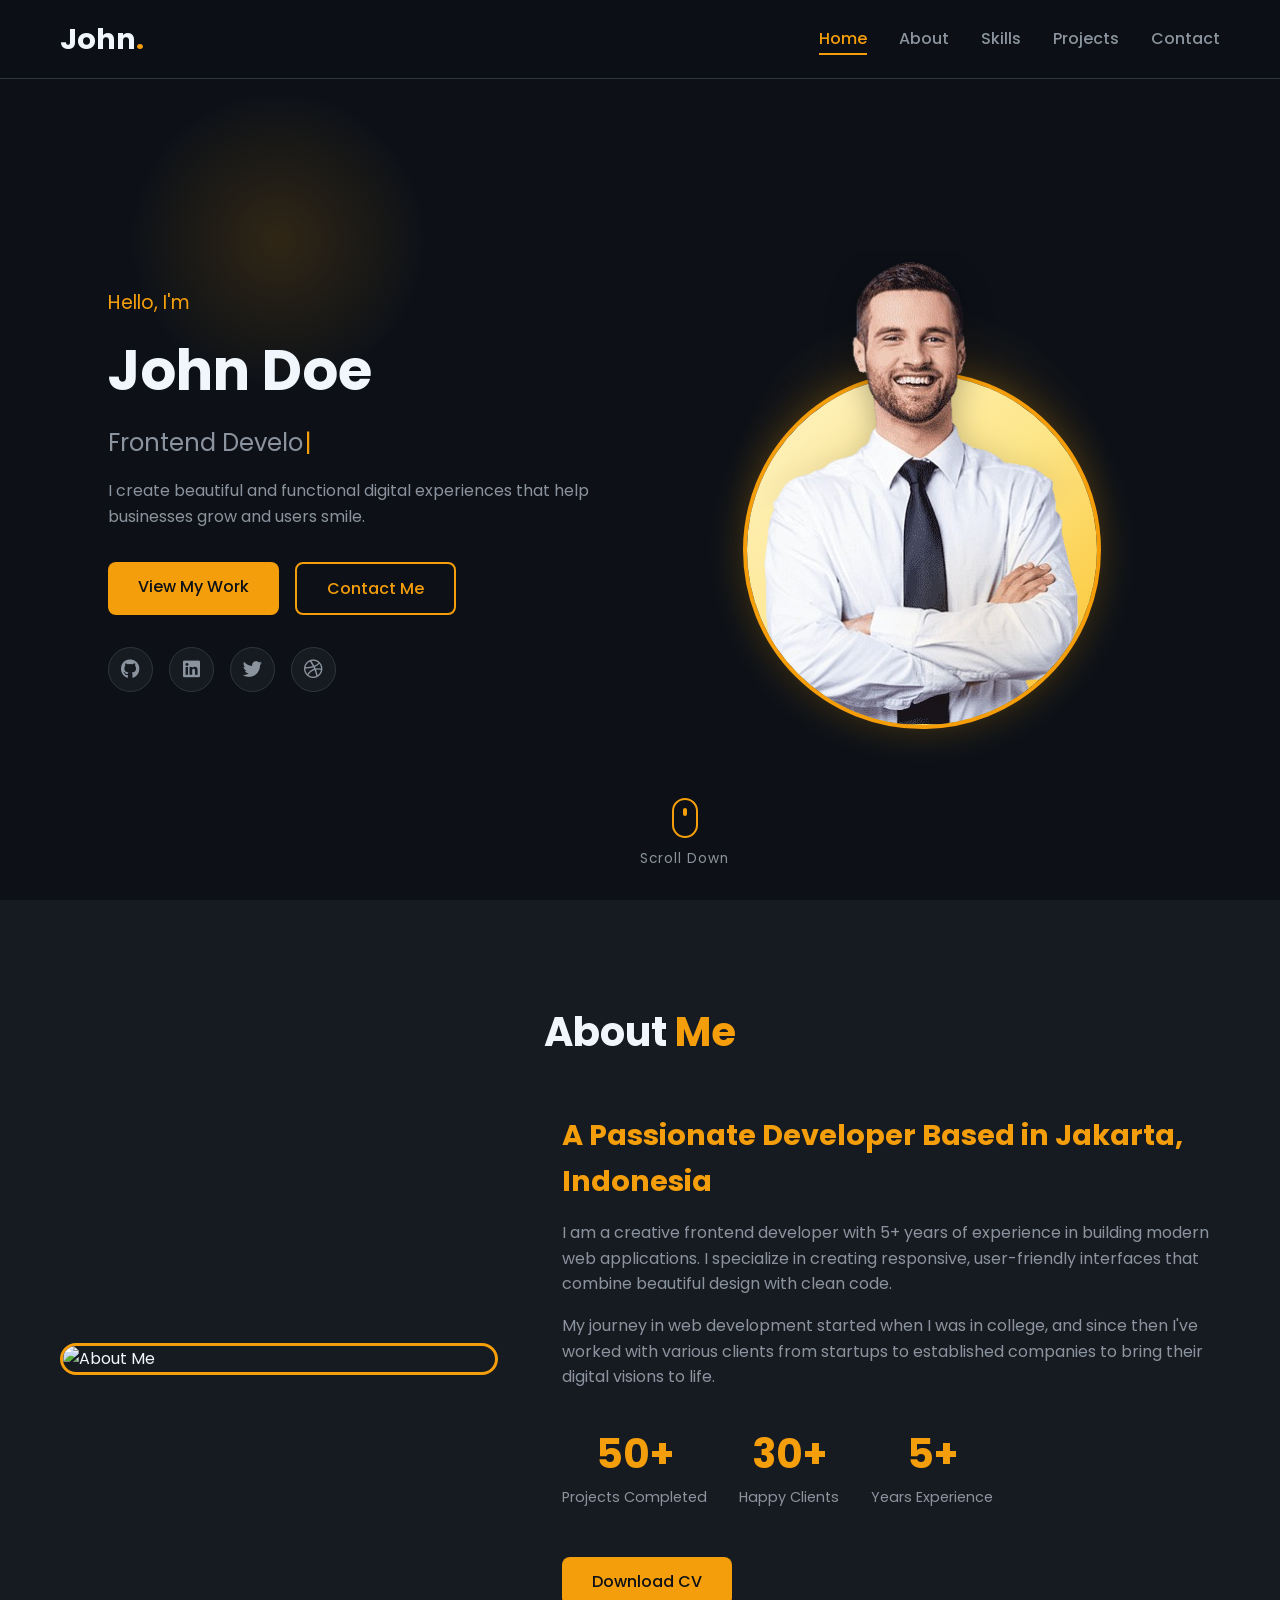
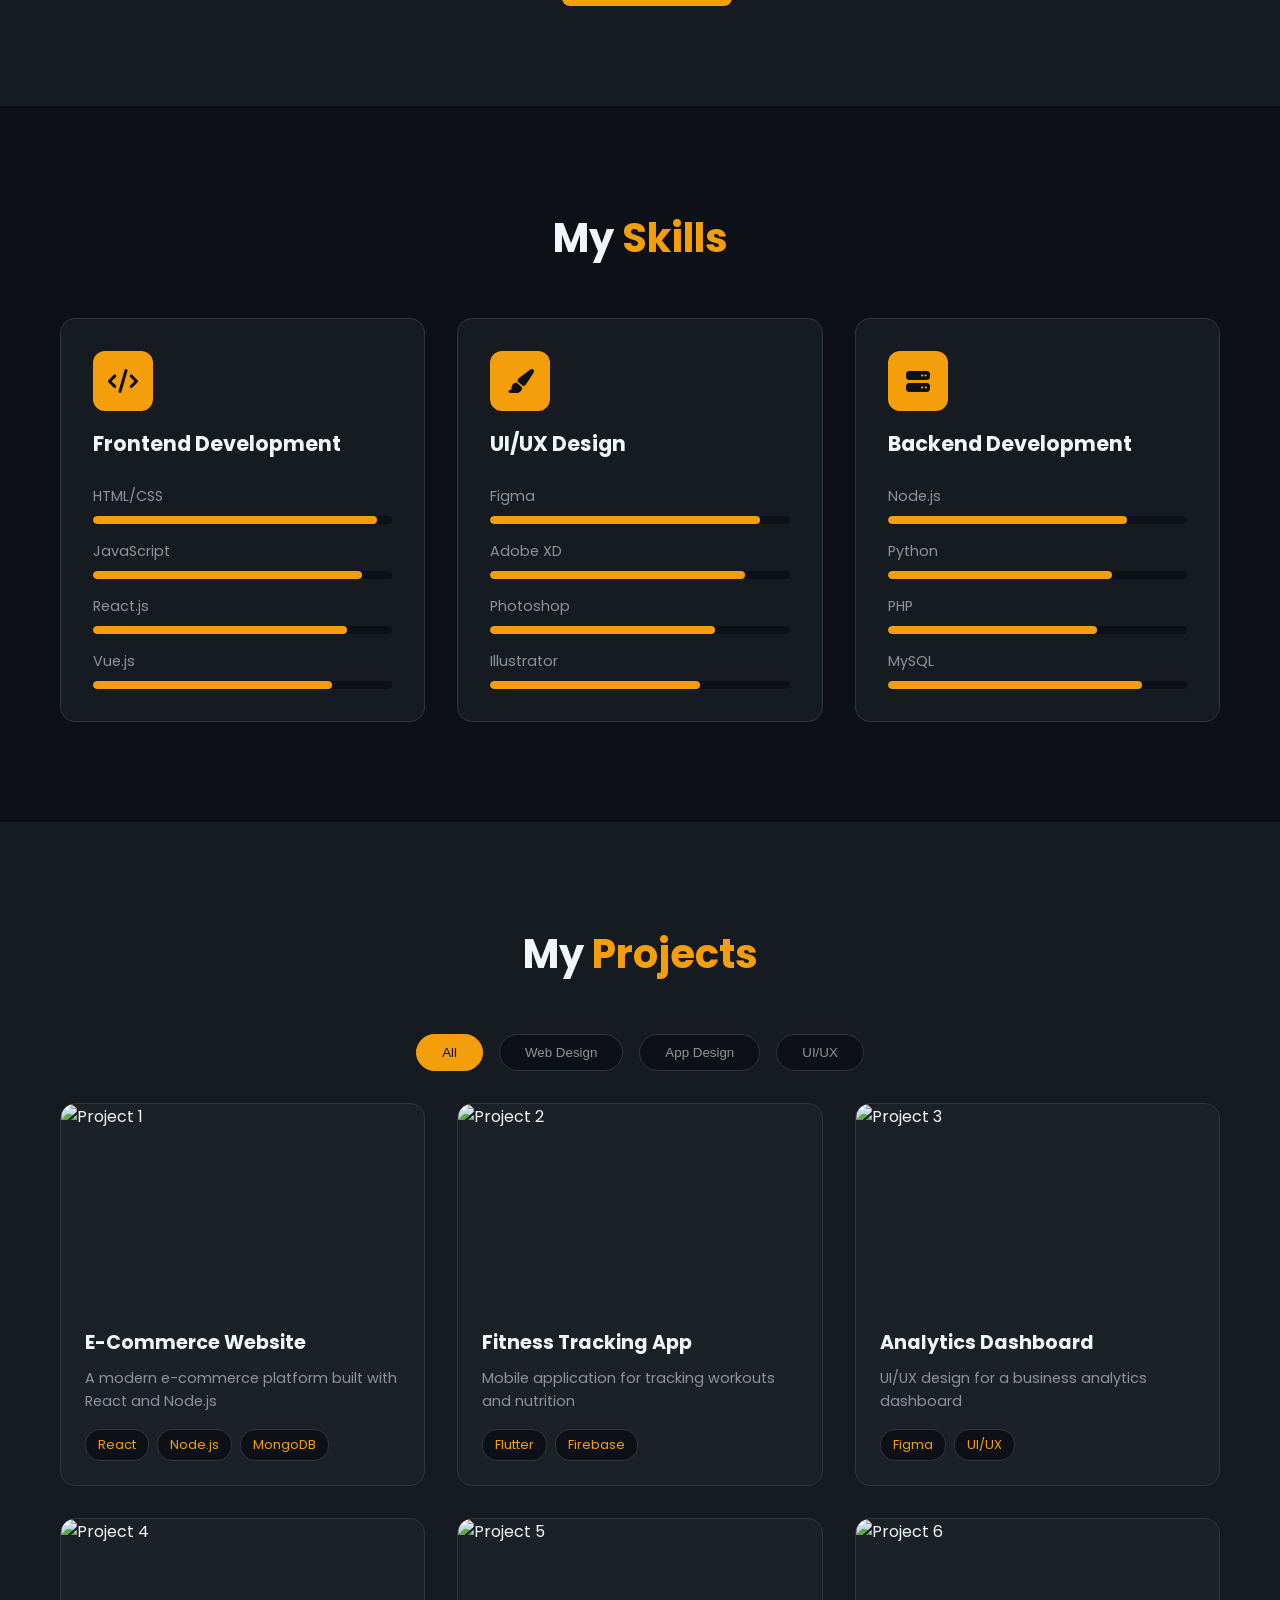
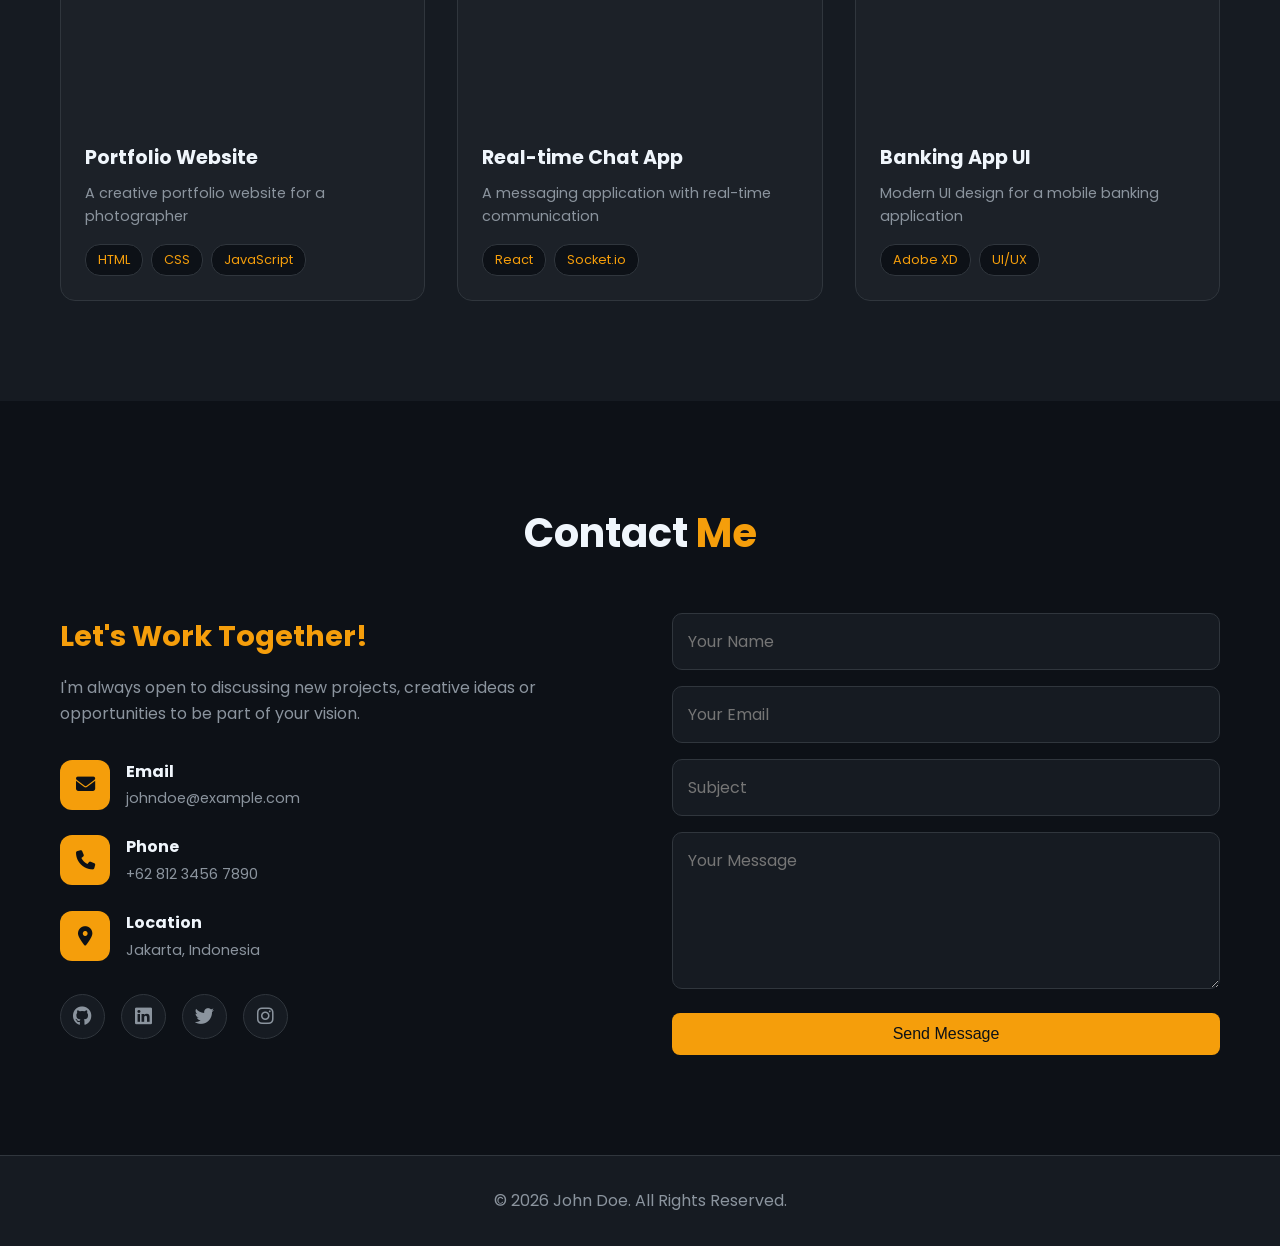
==== commit ea59ef3c: "update website" ====
--- a/index.html
+++ b/index.html
@@ -57,6 +57,10 @@
                     <a href="#"><i class="fab fa-twitter"></i></a>
                     <a href="#"><i class="fab fa-dribbble"></i></a>
                 </div>
+                <div class="scroll-indicator" onclick="document.getElementById('about').scrollIntoView({behavior: 'smooth'})">
+                    <div class="scroll-mouse"></div>
+                    <span>Scroll Down</span>
+                </div>
             </div>
             <div class="hero-image">
                 <div class="image-pop">
@@ -74,30 +78,30 @@
     <!-- About Section -->
     <section id="about" class="about">
         <div class="container">
-            <h2 class="section-title">About <span>Me</span></h2>
+            <h2 class="section-title reveal">About <span>Me</span></h2>
             <div class="about-content">
-                <div class="about-image">
+                <div class="about-image reveal-left">
                     <img src="https://via.placeholder.com/350x450/1a1a2e/f59e0b?text=About" alt="About Me">
                 </div>
-                <div class="about-text">
+                <div class="about-text reveal-right">
                     <h3>A Passionate Developer Based in Jakarta, Indonesia</h3>
                     <p>I am a creative frontend developer with 5+ years of experience in building modern web applications. I specialize in creating responsive, user-friendly interfaces that combine beautiful design with clean code.</p>
                     <p>My journey in web development started when I was in college, and since then I've worked with various clients from startups to established companies to bring their digital visions to life.</p>
                     <div class="about-stats">
-                        <div class="stat">
+                        <div class="stat reveal-scale stagger-1">
                             <h4>50+</h4>
                             <p>Projects Completed</p>
                         </div>
-                        <div class="stat">
+                        <div class="stat reveal-scale stagger-2">
                             <h4>30+</h4>
                             <p>Happy Clients</p>
                         </div>
-                        <div class="stat">
+                        <div class="stat reveal-scale stagger-3">
                             <h4>5+</h4>
                             <p>Years Experience</p>
                         </div>
                     </div>
-                    <a href="#" class="btn btn-primary">Download CV</a>
+                    <a href="#" class="btn btn-primary reveal">Download CV</a>
                 </div>
             </div>
         </div>
@@ -106,33 +110,33 @@
     <!-- Skills Section -->
     <section id="skills" class="skills">
         <div class="container">
-            <h2 class="section-title">My <span>Skills</span></h2>
+            <h2 class="section-title reveal">My <span>Skills</span></h2>
             <div class="skills-grid">
-                <div class="skill-category">
+                <div class="skill-category reveal-scale stagger-1">
                     <div class="category-icon">
                         <i class="fas fa-code"></i>
                     </div>
                     <h3>Frontend Development</h3>
                     <div class="skill-items">
-                        <div class="skill-item">
+                        <div class="skill-item reveal stagger-1">
                             <span>HTML/CSS</span>
                             <div class="skill-bar">
                                 <div class="skill-progress" style="width: 95%"></div>
                             </div>
                         </div>
-                        <div class="skill-item">
+                        <div class="skill-item reveal stagger-2">
                             <span>JavaScript</span>
                             <div class="skill-bar">
                                 <div class="skill-progress" style="width: 90%"></div>
                             </div>
                         </div>
-                        <div class="skill-item">
+                        <div class="skill-item reveal stagger-3">
                             <span>React.js</span>
                             <div class="skill-bar">
                                 <div class="skill-progress" style="width: 85%"></div>
                             </div>
                         </div>
-                        <div class="skill-item">
+                        <div class="skill-item reveal stagger-4">
                             <span>Vue.js</span>
                             <div class="skill-bar">
                                 <div class="skill-progress" style="width: 80%"></div>
@@ -140,31 +144,31 @@
                         </div>
                     </div>
                 </div>
-                <div class="skill-category">
+                <div class="skill-category reveal-scale stagger-2">
                     <div class="category-icon">
                         <i class="fas fa-paint-brush"></i>
                     </div>
                     <h3>UI/UX Design</h3>
                     <div class="skill-items">
-                        <div class="skill-item">
+                        <div class="skill-item reveal stagger-1">
                             <span>Figma</span>
                             <div class="skill-bar">
                                 <div class="skill-progress" style="width: 90%"></div>
                             </div>
                         </div>
-                        <div class="skill-item">
+                        <div class="skill-item reveal stagger-2">
                             <span>Adobe XD</span>
                             <div class="skill-bar">
                                 <div class="skill-progress" style="width: 85%"></div>
                             </div>
                         </div>
-                        <div class="skill-item">
+                        <div class="skill-item reveal stagger-3">
                             <span>Photoshop</span>
                             <div class="skill-bar">
                                 <div class="skill-progress" style="width: 75%"></div>
                             </div>
                         </div>
-                        <div class="skill-item">
+                        <div class="skill-item reveal stagger-4">
                             <span>Illustrator</span>
                             <div class="skill-bar">
                                 <div class="skill-progress" style="width: 70%"></div>
@@ -172,13 +176,13 @@
                         </div>
                     </div>
                 </div>
-                <div class="skill-category">
+                <div class="skill-category reveal-scale stagger-3">
                     <div class="category-icon">
                         <i class="fas fa-server"></i>
                     </div>
                     <h3>Backend Development</h3>
                     <div class="skill-items">
-                        <div class="skill-item">
+                        <div class="skill-item reveal stagger-1">
                             <span>Node.js</span>
                             <div class="skill-bar">
                                 <div class="skill-progress" style="width: 80%"></div>
@@ -211,15 +215,15 @@
     <!-- Projects Section -->
     <section id="projects" class="projects">
         <div class="container">
-            <h2 class="section-title">My <span>Projects</span></h2>
-            <div class="projects-filter">
+            <h2 class="section-title reveal">My <span>Projects</span></h2>
+            <div class="projects-filter reveal">
                 <button class="filter-btn active" data-filter="all">All</button>
                 <button class="filter-btn" data-filter="web">Web Design</button>
                 <button class="filter-btn" data-filter="app">App Design</button>
                 <button class="filter-btn" data-filter="ui">UI/UX</button>
             </div>
             <div class="projects-grid">
-                <div class="project-card" data-category="web">
+                <div class="project-card reveal-scale stagger-1" data-category="web">
                     <div class="project-image">
                         <img src="https://via.placeholder.com/400x250/1a1a2e/f59e0b?text=E-Commerce" alt="Project 1">
                         <div class="project-overlay">
@@ -237,7 +241,7 @@
                         </div>
                     </div>
                 </div>
-                <div class="project-card" data-category="app">
+                <div class="project-card reveal-scale stagger-2" data-category="app">
                     <div class="project-image">
                         <img src="https://via.placeholder.com/400x250/1a1a2e/f59e0b?text=Mobile+App" alt="Project 2">
                         <div class="project-overlay">
@@ -254,7 +258,7 @@
                         </div>
                     </div>
                 </div>
-                <div class="project-card" data-category="ui">
+                <div class="project-card reveal-scale stagger-3" data-category="ui">
                     <div class="project-image">
                         <img src="https://via.placeholder.com/400x250/1a1a2e/f59e0b?text=Dashboard" alt="Project 3">
                         <div class="project-overlay">
@@ -271,7 +275,7 @@
                         </div>
                     </div>
                 </div>
-                <div class="project-card" data-category="web">
+                <div class="project-card reveal-scale stagger-4" data-category="web">
                     <div class="project-image">
                         <img src="https://via.placeholder.com/400x250/1a1a2e/f59e0b?text=Portfolio" alt="Project 4">
                         <div class="project-overlay">
@@ -289,7 +293,7 @@
                         </div>
                     </div>
                 </div>
-                <div class="project-card" data-category="app">
+                <div class="project-card reveal-scale stagger-5" data-category="app">
                     <div class="project-image">
                         <img src="https://via.placeholder.com/400x250/1a1a2e/f59e0b?text=Chat+App" alt="Project 5">
                         <div class="project-overlay">
--- a/contoh_1/style.css
+++ b/contoh_1/style.css
@@ -671,6 +671,70 @@
 .footer p {
     color: var(--text-secondary);
 }
+
+/* ===== SCROLL REVEAL ANIMATIONS ===== */
+.reveal {
+    opacity: 0;
+    transform: translateY(50px);
+    transition: opacity 0.8s ease-out, transform 0.8s ease-out;
+}
+
+.reveal.active {
+    opacity: 1;
+    transform: translateY(0);
+}
+
+.reveal-left {
+    opacity: 0;
+    transform: translateX(-80px);
+    transition: opacity 0.8s ease-out, transform 0.8s ease-out;
+}
+
+.reveal-left.active {
+    opacity: 1;
+    transform: translateX(0);
+}
+
+.reveal-right {
+    opacity: 0;
+    transform: translateX(80px);
+    transition: opacity 0.8s ease-out, transform 0.8s ease-out;
+}
+
+.reveal-right.active {
+    opacity: 1;
+    transform: translateX(0);
+}
+
+.reveal-scale {
+    opacity: 0;
+    transform: scale(0.8);
+    transition: opacity 0.8s ease-out, transform 0.8s ease-out;
+}
+
+.reveal-scale.active {
+    opacity: 1;
+    transform: scale(1);
+}
+
+.reveal-rotate {
+    opacity: 0;
+    transform: rotate(-5deg) translateY(40px);
+    transition: opacity 0.8s ease-out, transform 0.8s ease-out;
+}
+
+.reveal-rotate.active {
+    opacity: 1;
+    transform: rotate(0) translateY(0);
+}
+
+/* Stagger delay for child elements */
+.stagger-1 { transition-delay: 0.1s; }
+.stagger-2 { transition-delay: 0.2s; }
+.stagger-3 { transition-delay: 0.3s; }
+.stagger-4 { transition-delay: 0.4s; }
+.stagger-5 { transition-delay: 0.5s; }
+.stagger-6 { transition-delay: 0.6s; }
 
 /* ===== RESPONSIVE ===== */
 @media (max-width: 992px) {
@@ -963,6 +1027,27 @@
         border-width: 3px;
     }
 
+    /* Profile photo - 10% smaller on mobile */
+    .image-pop {
+        width: 315px;
+        height: 405px;
+    }
+
+    .image-pop .circle-bg {
+        width: 315px;
+        height: 315px;
+    }
+
+    .image-pop .circle-border {
+        width: 323px;
+        height: 323px;
+    }
+
+    .image-pop .img-container {
+        width: 315px;
+        height: 315px;
+    }
+
     .section-title {
         font-size: 1.5rem;
     }
@@ -1236,6 +1321,307 @@
     to {
         transform: rotate(360deg);
     }
+}
+
+/* ===== NAVBAR ENTRANCE ANIMATION ===== */
+.navbar {
+    animation: navSlideDown 0.8s ease-out;
+}
+
+@keyframes navSlideDown {
+    from {
+        transform: translateY(-100%);
+        opacity: 0;
+    }
+    to {
+        transform: translateY(0);
+        opacity: 1;
+    }
+}
+
+/* ===== HERO ENTRANCE ANIMATIONS ===== */
+.hero .greeting {
+    opacity: 0;
+    animation: fadeInUp 0.6s ease-out 0.2s forwards;
+}
+
+.hero h1 {
+    opacity: 0;
+    animation: fadeInUp 0.6s ease-out 0.4s forwards;
+}
+
+.hero h2 {
+    opacity: 0;
+    animation: fadeInUp 0.6s ease-out 0.6s forwards;
+}
+
+.hero .description {
+    opacity: 0;
+    animation: fadeInUp 0.6s ease-out 0.8s forwards;
+}
+
+.hero-buttons {
+    opacity: 0;
+    animation: fadeInUp 0.6s ease-out 1s forwards;
+}
+
+.hero .social-links {
+    opacity: 0;
+    animation: fadeInUp 0.6s ease-out 1.2s forwards;
+}
+
+.hero-image {
+    opacity: 0;
+    animation: heroImageEntrance 1s ease-out 0.5s forwards;
+}
+
+@keyframes fadeInUp {
+    from {
+        opacity: 0;
+        transform: translateY(30px);
+    }
+    to {
+        opacity: 1;
+        transform: translateY(0);
+    }
+}
+
+@keyframes heroImageEntrance {
+    0% {
+        opacity: 0;
+        transform: scale(0.5) rotate(-10deg);
+    }
+    60% {
+        transform: scale(1.05) rotate(2deg);
+    }
+    100% {
+        opacity: 1;
+        transform: scale(1) rotate(0deg);
+    }
+}
+
+/* ===== FLOATING PARTICLES BACKGROUND ===== */
+.hero {
+    position: relative;
+    overflow: hidden;
+}
+
+.hero::before {
+    content: '';
+    position: absolute;
+    width: 300px;
+    height: 300px;
+    background: radial-gradient(circle, rgba(245, 158, 11, 0.15), transparent 70%);
+    border-radius: 50%;
+    top: 10%;
+    left: 10%;
+    animation: floatParticle 8s ease-in-out infinite;
+    pointer-events: none;
+}
+
+.hero::after {
+    content: '';
+    position: absolute;
+    width: 200px;
+    height: 200px;
+    background: radial-gradient(circle, rgba(245, 158, 11, 0.1), transparent 70%);
+    border-radius: 50%;
+    bottom: 20%;
+    right: 15%;
+    animation: floatParticle 6s ease-in-out infinite reverse;
+    pointer-events: none;
+}
+
+@keyframes floatParticle {
+    0%, 100% {
+        transform: translate(0, 0) scale(1);
+    }
+    25% {
+        transform: translate(30px, -30px) scale(1.1);
+    }
+    50% {
+        transform: translate(-20px, 20px) scale(0.9);
+    }
+    75% {
+        transform: translate(20px, 30px) scale(1.05);
+    }
+}
+
+/* ===== IMAGE POP ANIMATION ENHANCEMENTS ===== */
+.image-pop::before {
+    content: '';
+    position: absolute;
+    top: 50%;
+    left: 50%;
+    transform: translate(-50%, -50%);
+    width: 400px;
+    height: 400px;
+    background: radial-gradient(circle, rgba(245, 158, 11, 0.2), transparent 70%);
+    border-radius: 50%;
+    animation: pulse 3s ease-in-out infinite;
+    pointer-events: none;
+    z-index: 0;
+}
+
+@keyframes pulse {
+    0%, 100% {
+        transform: translate(-50%, -50%) scale(1);
+        opacity: 0.5;
+    }
+    50% {
+        transform: translate(-50%, -50%) scale(1.2);
+        opacity: 0.8;
+    }
+}
+
+/* ===== BUTTON PULSE ANIMATION ===== */
+.btn-primary {
+    position: relative;
+    animation: buttonPulse 2s ease-in-out infinite;
+}
+
+@keyframes buttonPulse {
+    0%, 100% {
+        box-shadow: 0 0 0 0 rgba(245, 158, 11, 0.5);
+    }
+    50% {
+        box-shadow: 0 0 0 15px rgba(245, 158, 11, 0);
+    }
+}
+
+.hero-buttons .btn-secondary {
+    animation: buttonPulseSecondary 2s ease-in-out infinite 0.5s;
+}
+
+@keyframes buttonPulseSecondary {
+    0%, 100% {
+        box-shadow: 0 0 0 0 rgba(245, 158, 11, 0.3);
+    }
+    50% {
+        box-shadow: 0 0 0 12px rgba(245, 158, 11, 0);
+    }
+}
+
+/* ===== SOCIAL LINKS STAGGERED ANIMATION ===== */
+.social-links a {
+    opacity: 0;
+    animation: socialPop 0.5s ease-out forwards;
+}
+
+.social-links a:nth-child(1) { animation-delay: 1.3s; }
+.social-links a:nth-child(2) { animation-delay: 1.4s; }
+.social-links a:nth-child(3) { animation-delay: 1.5s; }
+.social-links a:nth-child(4) { animation-delay: 1.6s; }
+
+@keyframes socialPop {
+    from {
+        opacity: 0;
+        transform: scale(0) rotate(-180deg);
+    }
+    to {
+        opacity: 1;
+        transform: scale(1) rotate(0deg);
+    }
+}
+
+/* ===== SCROLL INDICATOR ===== */
+.hero {
+    position: relative;
+}
+
+.scroll-indicator {
+    position: absolute;
+    bottom: 30px;
+    left: 50%;
+    transform: translateX(-50%);
+    display: flex;
+    flex-direction: column;
+    align-items: center;
+    gap: 10px;
+    opacity: 0;
+    animation: fadeIn 1s ease-out 2s forwards;
+    cursor: pointer;
+    z-index: 10;
+}
+
+.scroll-indicator span {
+    color: var(--text-secondary);
+    font-size: 0.85rem;
+    letter-spacing: 1px;
+}
+
+.scroll-mouse {
+    width: 26px;
+    height: 40px;
+    border: 2px solid var(--accent);
+    border-radius: 15px;
+    position: relative;
+}
+
+.scroll-mouse::before {
+    content: '';
+    position: absolute;
+    top: 8px;
+    left: 50%;
+    transform: translateX(-50%);
+    width: 4px;
+    height: 8px;
+    background: var(--accent);
+    border-radius: 2px;
+    animation: scrollDown 1.5s ease-in-out infinite;
+}
+
+@keyframes scrollDown {
+    0% {
+        opacity: 1;
+        transform: translateX(-50%) translateY(0);
+    }
+    100% {
+        opacity: 0;
+        transform: translateX(-50%) translateY(15px);
+    }
+}
+
+@keyframes fadeIn {
+    from { opacity: 0; }
+    to { opacity: 1; }
+}
+
+/* ===== TYPING CURSOR EFFECT ===== */
+.hero h2::after {
+    content: '|';
+    animation: blink 1s step-end infinite;
+    color: var(--accent);
+    margin-left: 2px;
+}
+
+.hero h2.typed-complete::after {
+    animation: none;
+    opacity: 0;
+}
+
+@keyframes blink {
+    0%, 50% { opacity: 1; }
+    51%, 100% { opacity: 0; }
+}
+
+/* ===== CURSOR FOLLOW GLOW EFFECT ===== */
+.image-pop::after {
+    content: '';
+    position: absolute;
+    width: 150px;
+    height: 150px;
+    background: radial-gradient(circle, rgba(245, 158, 11, 0.4), transparent 70%);
+    border-radius: 50%;
+    pointer-events: none;
+    opacity: 0;
+    transition: opacity 0.3s ease;
+    z-index: 4;
+    transform: translate(-50%, -50%);
+}
+
+.image-pop:hover::after {
+    opacity: 1;
 }
 
 /* ===== BACK TO TOP BUTTON ===== */
@@ -1277,4 +1663,15 @@
         width: 45px;
         height: 45px;
     }
-}
+    
+    /* Hide scroll indicator on mobile */
+    .scroll-indicator {
+        display: none;
+    }
+    
+    /* Disable continuous pulse on mobile for better UX */
+    .btn-primary,
+    .hero-buttons .btn-secondary {
+        animation: none;
+    }
+}
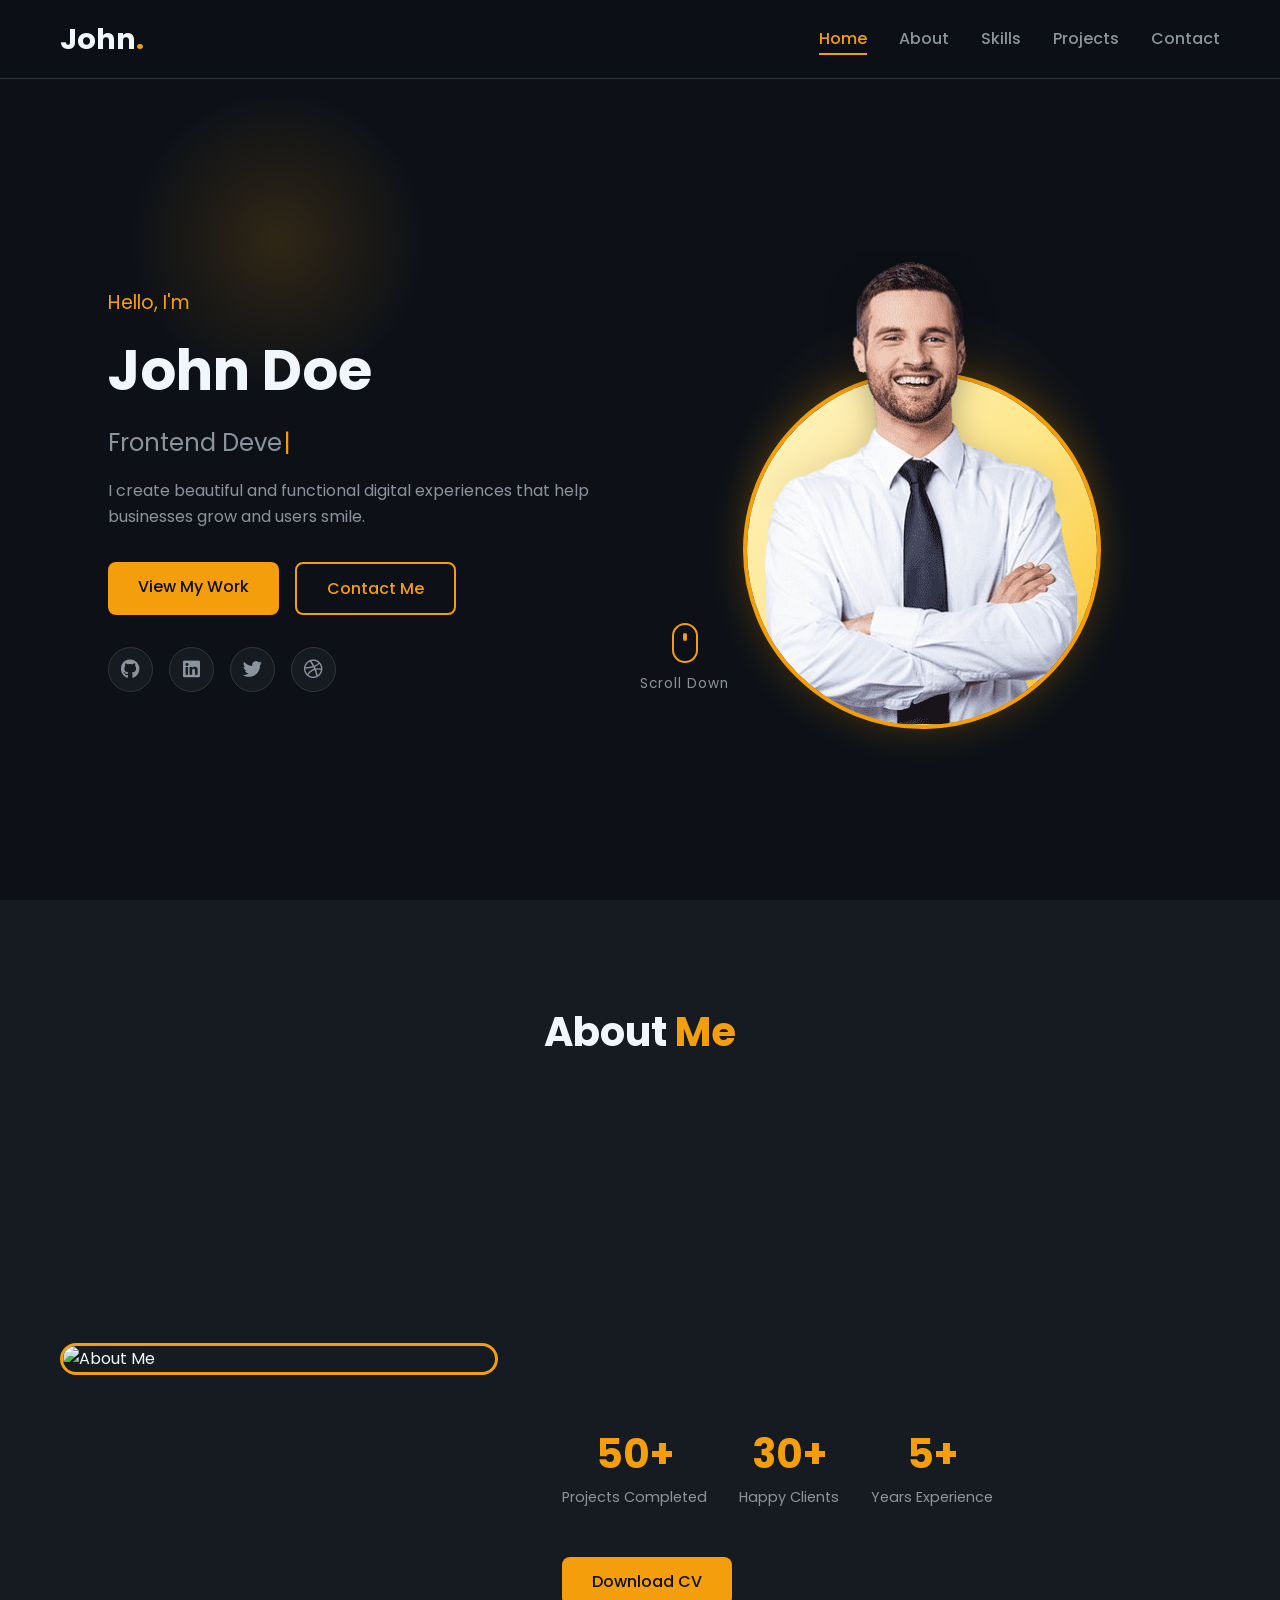
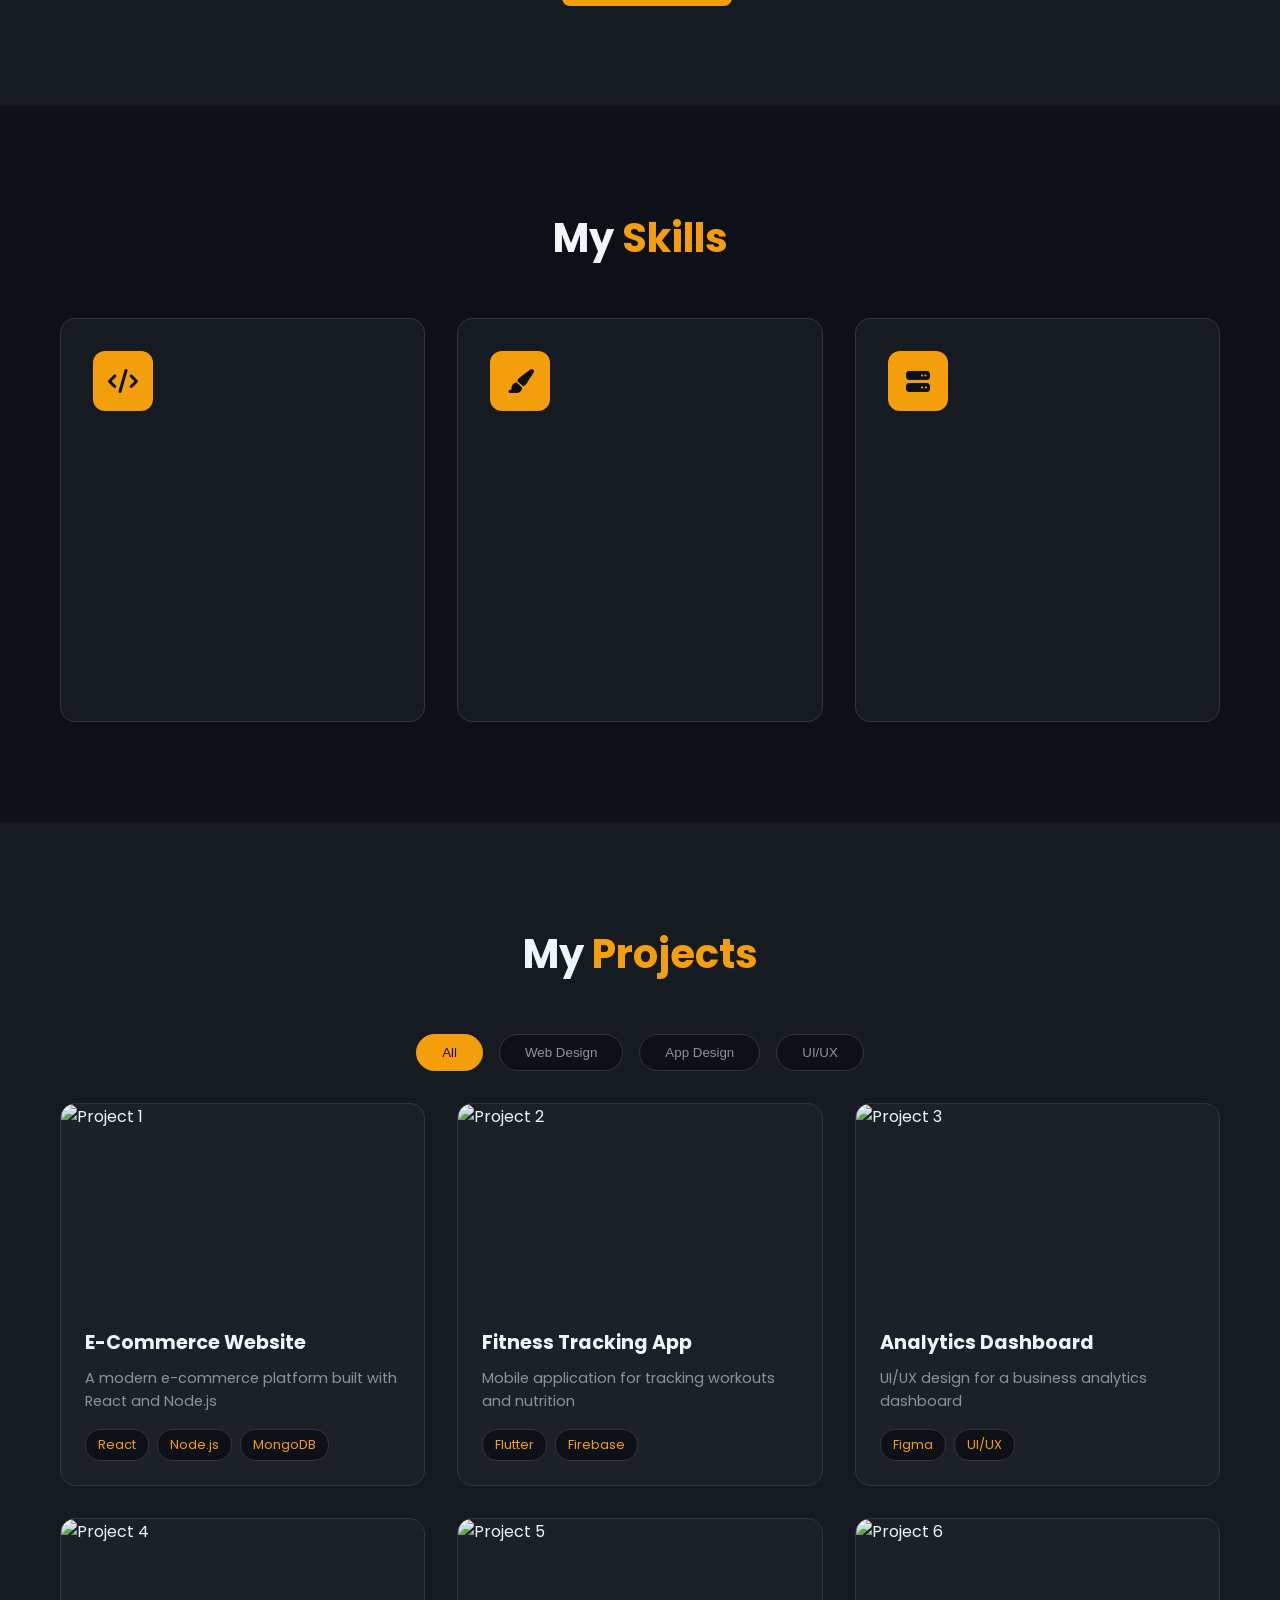
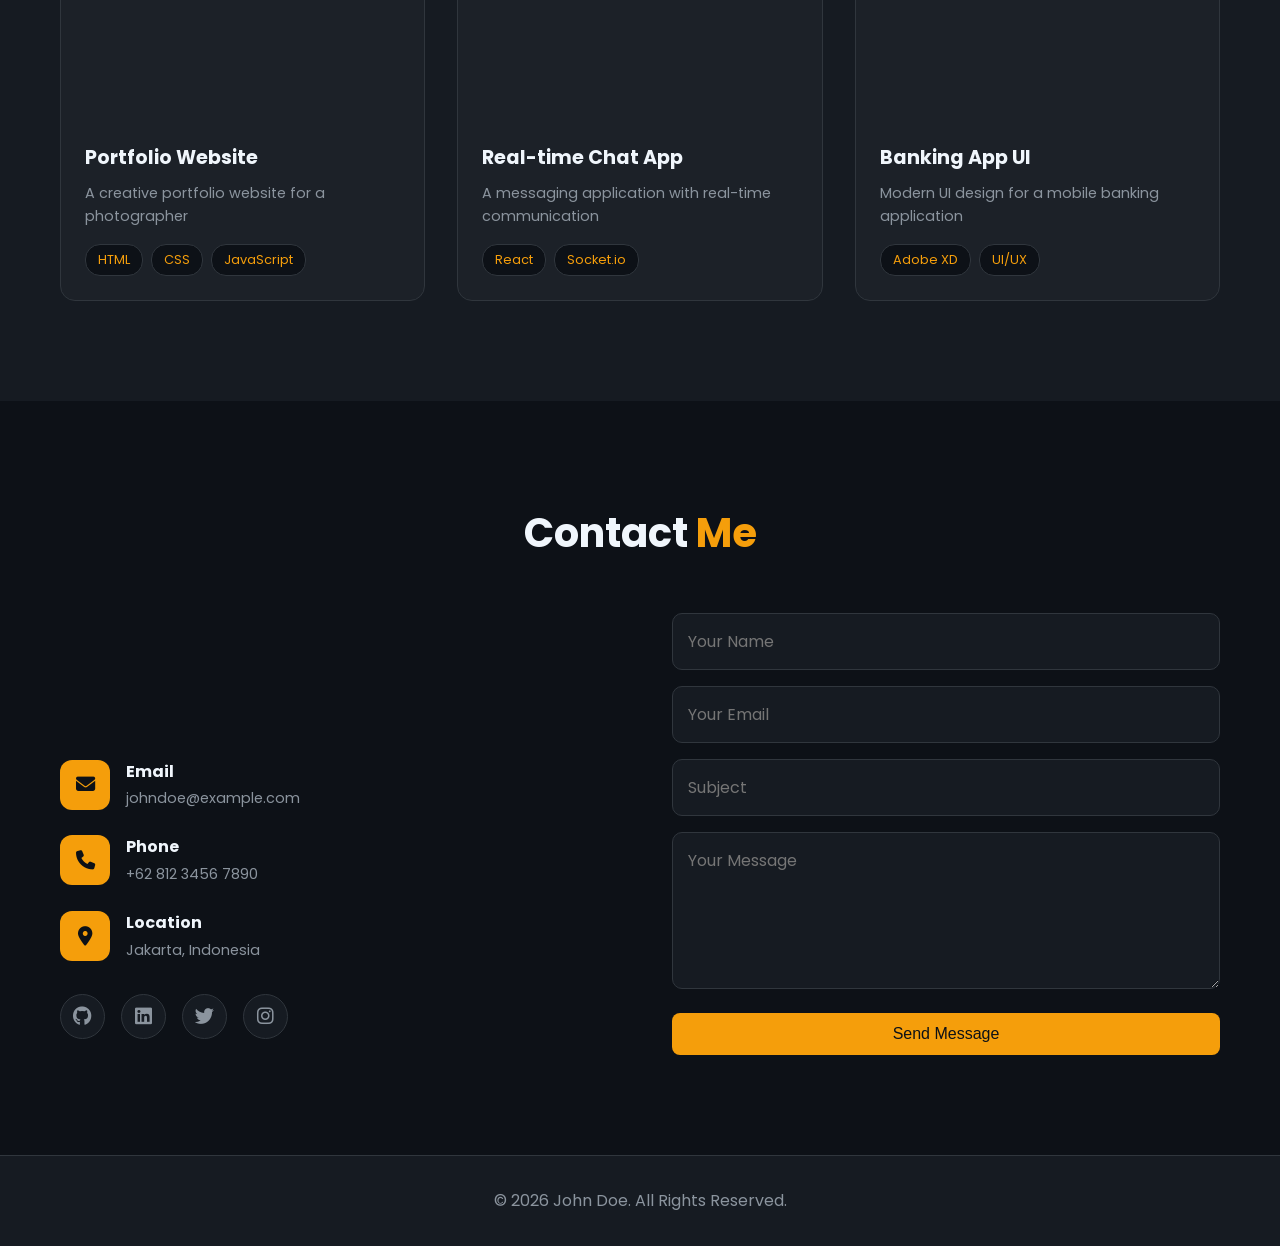
==== commit fa1c9cca: "update website" ====
--- a/index.html
+++ b/index.html
@@ -8,6 +8,7 @@
     <link rel="stylesheet" href="contoh_1/style.css">
     <link rel="stylesheet" href="https://cdnjs.cloudflare.com/ajax/libs/font-awesome/6.5.0/css/all.min.css">
     <link href="https://fonts.googleapis.com/css2?family=Poppins:wght@300;400;500;600;700&display=swap" rel="stylesheet">
+    <link href="https://unpkg.com/aos@2.3.1/dist/aos.css" rel="stylesheet">
 </head>
 <body>
     <!-- Page Loader -->
@@ -39,9 +40,41 @@
         </div>
     </nav>
 
+    <style>
+        @keyframes floatEffect {
+            0% { transform: translateY(0px); }
+            50% { transform: translateY(-15px); }
+            100% { transform: translateY(0px); }
+        }
+        .floating-element {
+            animation: floatEffect 6s ease-in-out infinite;
+        }
+
+        /* Skala 10% lebih kecil pada handphone untuk Hero dan About agar tidak terpotong */
+        @media (max-width: 768px) {
+            #home .container, 
+            #about .container {
+                zoom: 0.9;
+            }
+            
+            /* Fallback untuk browser yang tidak mendukung zoom (misal Firefox lama) */
+            @-moz-document url-prefix() {
+                #home .container, 
+                #about .container {
+                    transform: scale(0.9);
+                    transform-origin: top center;
+                    width: 110%;
+                    margin-left: -5%;
+                }
+            }
+        }
+    </style>
+
     <!-- Hero Section -->
-    <section id="home" class="hero">
-        <div class="container">
+    <section id="home" class="hero" style="position: relative; overflow: hidden;">
+        <!-- Particle Background -->
+        <div id="particles-js" style="position: absolute; width: 100%; height: 100%; top: 0; left: 0; z-index: 0;"></div>
+        <div class="container" style="position: relative; z-index: 1;">
             <div class="hero-content">
                 <p class="greeting">Hello, I'm</p>
                 <h1>John Doe</h1>
@@ -63,7 +96,7 @@
                 </div>
             </div>
             <div class="hero-image">
-                <div class="image-pop">
+                <div class="image-pop floating-element">
                     <div class="circle-border"></div>
                     <div class="circle-bg"></div>
                     <div class="img-container">
@@ -80,13 +113,13 @@
         <div class="container">
             <h2 class="section-title reveal">About <span>Me</span></h2>
             <div class="about-content">
-                <div class="about-image reveal-left">
+                <div class="about-image" data-aos="fade-up" data-aos-duration="1000">
                     <img src="https://via.placeholder.com/350x450/1a1a2e/f59e0b?text=About" alt="About Me">
                 </div>
-                <div class="about-text reveal-right">
-                    <h3>A Passionate Developer Based in Jakarta, Indonesia</h3>
-                    <p>I am a creative frontend developer with 5+ years of experience in building modern web applications. I specialize in creating responsive, user-friendly interfaces that combine beautiful design with clean code.</p>
-                    <p>My journey in web development started when I was in college, and since then I've worked with various clients from startups to established companies to bring their digital visions to life.</p>
+                <div class="about-text">
+                    <h3 data-aos="fade-up" data-aos-duration="800" data-aos-delay="100">A Passionate Developer Based in Jakarta, Indonesia</h3>
+                    <p data-aos="fade-up" data-aos-duration="800" data-aos-delay="300">I am a creative frontend developer with 5+ years of experience in building modern web applications. I specialize in creating responsive, user-friendly interfaces that combine beautiful design with clean code.</p>
+                    <p data-aos="fade-up" data-aos-duration="800" data-aos-delay="500">My journey in web development started when I was in college, and since then I've worked with various clients from startups to established companies to bring their digital visions to life.</p>
                     <div class="about-stats">
                         <div class="stat reveal-scale stagger-1">
                             <h4>50+</h4>
@@ -112,31 +145,31 @@
         <div class="container">
             <h2 class="section-title reveal">My <span>Skills</span></h2>
             <div class="skills-grid">
-                <div class="skill-category reveal-scale stagger-1">
+                <div class="skill-category reveal-scale stagger-1" data-tilt data-tilt-glare data-tilt-max-glare="0.2" data-tilt-scale="1.05">
                     <div class="category-icon">
                         <i class="fas fa-code"></i>
                     </div>
-                    <h3>Frontend Development</h3>
+                    <h3 data-aos="fade-up" data-aos-delay="150">Frontend Development</h3>
                     <div class="skill-items">
-                        <div class="skill-item reveal stagger-1">
+                        <div class="skill-item" data-aos="fade-up" data-aos-delay="200">
                             <span>HTML/CSS</span>
                             <div class="skill-bar">
                                 <div class="skill-progress" style="width: 95%"></div>
                             </div>
                         </div>
-                        <div class="skill-item reveal stagger-2">
+                        <div class="skill-item" data-aos="fade-up" data-aos-delay="300">
                             <span>JavaScript</span>
                             <div class="skill-bar">
                                 <div class="skill-progress" style="width: 90%"></div>
                             </div>
                         </div>
-                        <div class="skill-item reveal stagger-3">
+                        <div class="skill-item" data-aos="fade-up" data-aos-delay="400">
                             <span>React.js</span>
                             <div class="skill-bar">
                                 <div class="skill-progress" style="width: 85%"></div>
                             </div>
                         </div>
-                        <div class="skill-item reveal stagger-4">
+                        <div class="skill-item" data-aos="fade-up" data-aos-delay="500">
                             <span>Vue.js</span>
                             <div class="skill-bar">
                                 <div class="skill-progress" style="width: 80%"></div>
@@ -144,31 +177,31 @@
                         </div>
                     </div>
                 </div>
-                <div class="skill-category reveal-scale stagger-2">
+                <div class="skill-category reveal-scale stagger-2" data-tilt data-tilt-glare data-tilt-max-glare="0.2" data-tilt-scale="1.05">
                     <div class="category-icon">
                         <i class="fas fa-paint-brush"></i>
                     </div>
-                    <h3>UI/UX Design</h3>
+                    <h3 data-aos="fade-up" data-aos-delay="150">UI/UX Design</h3>
                     <div class="skill-items">
-                        <div class="skill-item reveal stagger-1">
+                        <div class="skill-item" data-aos="fade-up" data-aos-delay="200">
                             <span>Figma</span>
                             <div class="skill-bar">
                                 <div class="skill-progress" style="width: 90%"></div>
                             </div>
                         </div>
-                        <div class="skill-item reveal stagger-2">
+                        <div class="skill-item" data-aos="fade-up" data-aos-delay="300">
                             <span>Adobe XD</span>
                             <div class="skill-bar">
                                 <div class="skill-progress" style="width: 85%"></div>
                             </div>
                         </div>
-                        <div class="skill-item reveal stagger-3">
+                        <div class="skill-item" data-aos="fade-up" data-aos-delay="400">
                             <span>Photoshop</span>
                             <div class="skill-bar">
                                 <div class="skill-progress" style="width: 75%"></div>
                             </div>
                         </div>
-                        <div class="skill-item reveal stagger-4">
+                        <div class="skill-item" data-aos="fade-up" data-aos-delay="500">
                             <span>Illustrator</span>
                             <div class="skill-bar">
                                 <div class="skill-progress" style="width: 70%"></div>
@@ -176,31 +209,31 @@
                         </div>
                     </div>
                 </div>
-                <div class="skill-category reveal-scale stagger-3">
+                <div class="skill-category reveal-scale stagger-3" data-tilt data-tilt-glare data-tilt-max-glare="0.2" data-tilt-scale="1.05">
                     <div class="category-icon">
                         <i class="fas fa-server"></i>
                     </div>
-                    <h3>Backend Development</h3>
+                    <h3 data-aos="fade-up" data-aos-delay="150">Backend Development</h3>
                     <div class="skill-items">
-                        <div class="skill-item reveal stagger-1">
+                        <div class="skill-item" data-aos="fade-up" data-aos-delay="200">
                             <span>Node.js</span>
                             <div class="skill-bar">
                                 <div class="skill-progress" style="width: 80%"></div>
                             </div>
                         </div>
-                        <div class="skill-item">
+                        <div class="skill-item" data-aos="fade-up" data-aos-delay="300">
                             <span>Python</span>
                             <div class="skill-bar">
                                 <div class="skill-progress" style="width: 75%"></div>
                             </div>
                         </div>
-                        <div class="skill-item">
+                        <div class="skill-item" data-aos="fade-up" data-aos-delay="400">
                             <span>PHP</span>
                             <div class="skill-bar">
                                 <div class="skill-progress" style="width: 70%"></div>
                             </div>
                         </div>
-                        <div class="skill-item">
+                        <div class="skill-item" data-aos="fade-up" data-aos-delay="500">
                             <span>MySQL</span>
                             <div class="skill-bar">
                                 <div class="skill-progress" style="width: 85%"></div>
@@ -223,7 +256,7 @@
                 <button class="filter-btn" data-filter="ui">UI/UX</button>
             </div>
             <div class="projects-grid">
-                <div class="project-card reveal-scale stagger-1" data-category="web">
+                <div class="project-card reveal-scale stagger-1" data-category="web" data-tilt data-tilt-glare data-tilt-max-glare="0.3" data-tilt-scale="1.05">
                     <div class="project-image">
                         <img src="https://via.placeholder.com/400x250/1a1a2e/f59e0b?text=E-Commerce" alt="Project 1">
                         <div class="project-overlay">
@@ -241,7 +274,7 @@
                         </div>
                     </div>
                 </div>
-                <div class="project-card reveal-scale stagger-2" data-category="app">
+                <div class="project-card reveal-scale stagger-2" data-category="app" data-tilt data-tilt-glare data-tilt-max-glare="0.3" data-tilt-scale="1.05">
                     <div class="project-image">
                         <img src="https://via.placeholder.com/400x250/1a1a2e/f59e0b?text=Mobile+App" alt="Project 2">
                         <div class="project-overlay">
@@ -258,7 +291,7 @@
                         </div>
                     </div>
                 </div>
-                <div class="project-card reveal-scale stagger-3" data-category="ui">
+                <div class="project-card reveal-scale stagger-3" data-category="ui" data-tilt data-tilt-glare data-tilt-max-glare="0.3" data-tilt-scale="1.05">
                     <div class="project-image">
                         <img src="https://via.placeholder.com/400x250/1a1a2e/f59e0b?text=Dashboard" alt="Project 3">
                         <div class="project-overlay">
@@ -275,7 +308,7 @@
                         </div>
                     </div>
                 </div>
-                <div class="project-card reveal-scale stagger-4" data-category="web">
+                <div class="project-card reveal-scale stagger-4" data-category="web" data-tilt data-tilt-glare data-tilt-max-glare="0.3" data-tilt-scale="1.05">
                     <div class="project-image">
                         <img src="https://via.placeholder.com/400x250/1a1a2e/f59e0b?text=Portfolio" alt="Project 4">
                         <div class="project-overlay">
@@ -293,7 +326,7 @@
                         </div>
                     </div>
                 </div>
-                <div class="project-card reveal-scale stagger-5" data-category="app">
+                <div class="project-card reveal-scale stagger-5" data-category="app" data-tilt data-tilt-glare data-tilt-max-glare="0.3" data-tilt-scale="1.05">
                     <div class="project-image">
                         <img src="https://via.placeholder.com/400x250/1a1a2e/f59e0b?text=Chat+App" alt="Project 5">
                         <div class="project-overlay">
@@ -310,7 +343,7 @@
                         </div>
                     </div>
                 </div>
-                <div class="project-card" data-category="ui">
+                <div class="project-card" data-category="ui" data-tilt data-tilt-glare data-tilt-max-glare="0.3" data-tilt-scale="1.05">
                     <div class="project-image">
                         <img src="https://via.placeholder.com/400x250/1a1a2e/f59e0b?text=Banking+UI" alt="Project 6">
                         <div class="project-overlay">
@@ -337,10 +370,10 @@
             <h2 class="section-title">Contact <span>Me</span></h2>
             <div class="contact-content">
                 <div class="contact-info">
-                    <h3>Let's Work Together!</h3>
-                    <p>I'm always open to discussing new projects, creative ideas or opportunities to be part of your vision.</p>
+                    <h3 data-aos="fade-up" data-aos-delay="100">Let's Work Together!</h3>
+                    <p data-aos="fade-up" data-aos-delay="200">I'm always open to discussing new projects, creative ideas or opportunities to be part of your vision.</p>
                     <div class="info-items">
-                        <div class="info-item">
+                        <div class="info-item" data-aos="fade-up" data-aos-delay="300">
                             <div class="info-icon">
                                 <i class="fas fa-envelope"></i>
                             </div>
@@ -349,7 +382,7 @@
                                 <p>johndoe@example.com</p>
                             </div>
                         </div>
-                        <div class="info-item">
+                        <div class="info-item" data-aos="fade-up" data-aos-delay="400">
                             <div class="info-icon">
                                 <i class="fas fa-phone"></i>
                             </div>
@@ -358,7 +391,7 @@
                                 <p>+62 812 3456 7890</p>
                             </div>
                         </div>
-                        <div class="info-item">
+                        <div class="info-item" data-aos="fade-up" data-aos-delay="500">
                             <div class="info-icon">
                                 <i class="fas fa-map-marker-alt"></i>
                             </div>
@@ -401,6 +434,44 @@
         </div>
     </footer>
 
+    <!-- Interactive Animation Libraries -->
+    <script src="https://cdn.jsdelivr.net/particles.js/2.0.0/particles.min.js"></script>
+    <script src="https://cdnjs.cloudflare.com/ajax/libs/vanilla-tilt/1.8.0/vanilla-tilt.min.js"></script>
+    <script src="https://unpkg.com/aos@2.3.1/dist/aos.js"></script>
+    <script>
+        // Particles.js Initialization for Hero Section
+        if(document.getElementById('particles-js')) {
+            particlesJS("particles-js", {
+                "particles": {
+                    "number": { "value": 60, "density": { "enable": true, "value_area": 800 } },
+                    "color": { "value": "#f59e0b" },
+                    "shape": { "type": "circle" },
+                    "opacity": { "value": 0.3, "random": false },
+                    "size": { "value": 3, "random": true },
+                    "line_linked": { "enable": true, "distance": 150, "color": "#f59e0b", "opacity": 0.2, "width": 1 },
+                    "move": { "enable": true, "speed": 2, "direction": "none", "random": false, "straight": false, "out_mode": "out", "bounce": false }
+                },
+                "interactivity": {
+                    "detect_on": "canvas",
+                    "events": { "onhover": { "enable": true, "mode": "grab" }, "onclick": { "enable": true, "mode": "push" }, "resize": true },
+                    "modes": { "grab": { "distance": 140, "line_linked": { "opacity": 1 } }, "push": { "particles_nb": 4 } }
+                },
+                "retina_detect": true
+            });
+            
+            // Adjust z-index of hero content dynamically just in case
+            document.querySelector('.hero .container').style.position = 'relative';
+            document.querySelector('.hero .container').style.zIndex = '1';
+        }
+
+        // AOS Initialization
+        AOS.init({
+            once: true,
+            offset: 50,
+            duration: 800,
+            easing: 'ease-out-cubic'
+        });
+    </script>
     <script src="contoh_1/script.js"></script>
 </body>
 </html>
--- a/contoh_1/style.css
+++ b/contoh_1/style.css
@@ -14,6 +14,7 @@
     --accent: #f59e0b;
     --accent-hover: #d97706;
     --border: #30363d;
+    --animation-speed: 1;
 }
 
 html {
@@ -53,10 +54,41 @@
     text-align: center;
     margin-bottom: 3rem;
     font-weight: 700;
+    position: relative;
+    overflow: hidden;
+}
+
+.section-title::after {
+    content: '';
+    position: absolute;
+    bottom: -10px;
+    left: 50%;
+    transform: translateX(-50%) scaleX(0);
+    width: 80px;
+    height: 4px;
+    background: linear-gradient(90deg, transparent, var(--accent), transparent);
+    transition: transform 0.8s ease;
+}
+
+.section-title.active::after {
+    transform: translateX(-50%) scaleX(1);
 }
 
 .section-title span {
     color: var(--accent);
+    display: inline-block;
+    animation: textShimmer 3s ease-in-out infinite;
+}
+
+@keyframes textShimmer {
+    0%, 100% { 
+        text-shadow: 0 0 10px rgba(245, 158, 11, 0.3);
+        filter: brightness(1);
+    }
+    50% { 
+        text-shadow: 0 0 20px rgba(245, 158, 11, 0.6), 0 0 30px rgba(245, 158, 11, 0.3);
+        filter: brightness(1.2);
+    }
 }
 
 .btn {
@@ -1372,7 +1404,7 @@
 
 .hero-image {
     opacity: 0;
-    animation: heroImageEntrance 1s ease-out 0.5s forwards;
+    animation: fadeInUp 1s ease-out 0.5s forwards;
 }
 
 @keyframes fadeInUp {
